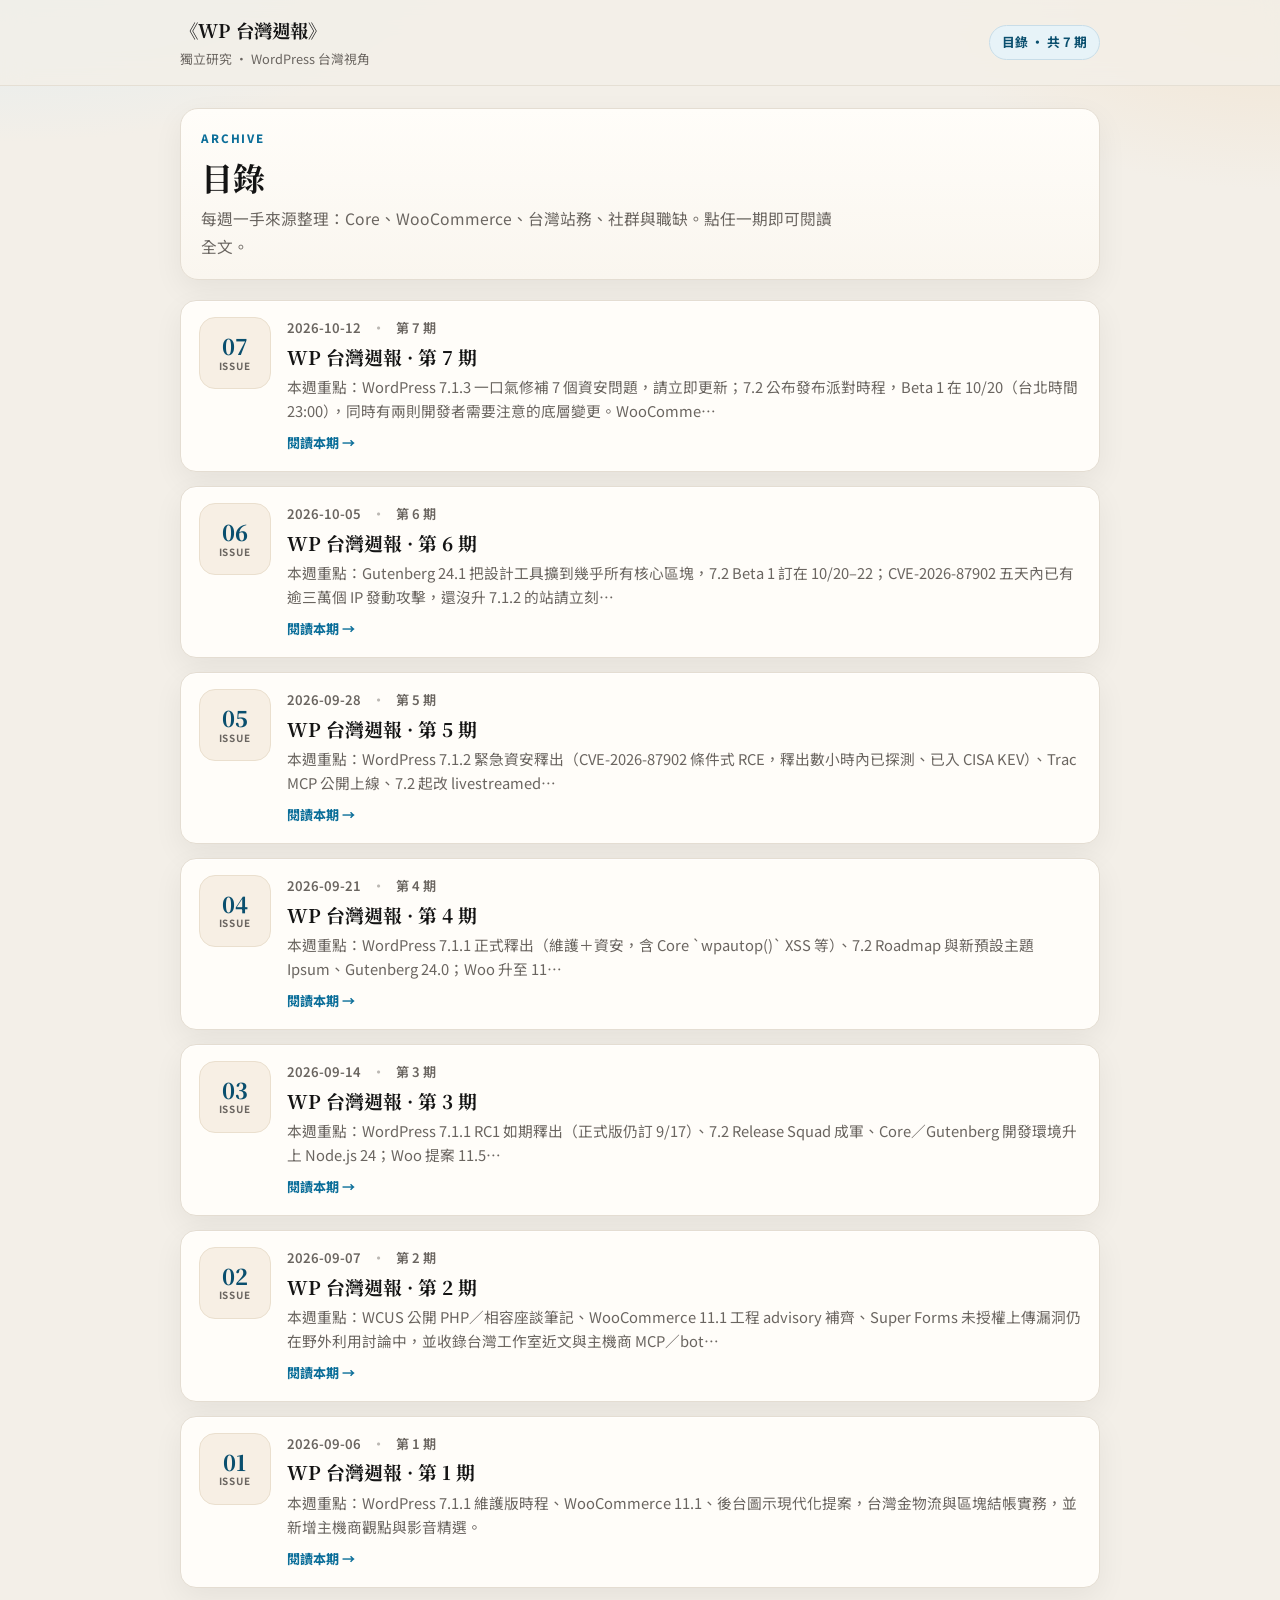
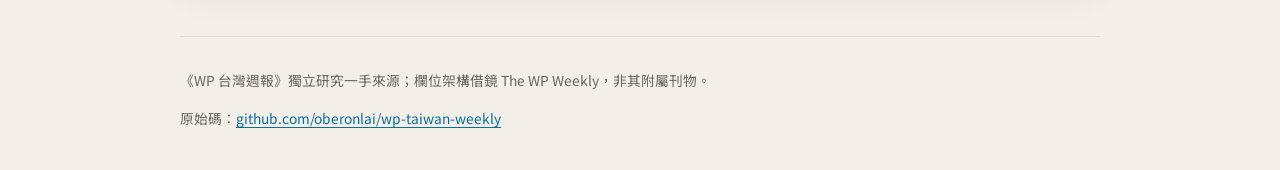
==== index.html @ 9cb2b1b1 "Restyle Pages directory homepage" ====
<!DOCTYPE html>
<html lang="zh-Hant">
<head>
<meta charset="utf-8">
<meta name="viewport" content="width=device-width, initial-scale=1">
<title>《WP 台灣週報》目錄</title>
<meta name="description" content="《WP 台灣週報》期數目錄：獨立研究 WordPress／WooCommerce 台灣視角週報。">
<link rel="preconnect" href="https://fonts.googleapis.com">
<link rel="preconnect" href="https://fonts.gstatic.com" crossorigin>
<link href="https://fonts.googleapis.com/css2?family=Noto+Sans+TC:wght@400;500;700;800&family=Noto+Serif+TC:wght@600;700&display=swap" rel="stylesheet">
<link rel="stylesheet" href="styles.css">
</head>
<body>
<header class="site-header">
  <div class="inner">
    <a class="brand" href="./"><strong>《WP 台灣週報》</strong><span>獨立研究 · WordPress 台灣視角</span></a>
    <span class="badge">目錄 · 共 7 期</span>
  </div>
</header>
<main class="page">
  <section class="intro">
    <div class="kicker">Archive</div>
    <h1>目錄</h1>
    <p>每週一手來源整理：Core、WooCommerce、台灣站務、社群與職缺。點任一期即可閱讀全文。</p>
  </section>
  <section class="issue-list" aria-label="期數列表">
    <a class="issue-card" href="issues/007.html"><div class="issue-num">07<small>ISSUE</small></div><div class="issue-body"><div class="issue-meta"><span>2026-10-12</span><span class="dot">·</span><span>第 7 期</span></div><h2>WP 台灣週報 · 第 7 期</h2><p>本週重點：WordPress 7.1.3 一口氣修補 7 個資安問題，請立即更新；7.2 公布發布派對時程，Beta 1 在 10/20（台北時間 23:00），同時有兩則開發者需要注意的底層變更。WooComme…</p><div class="issue-cta">閱讀本期 →</div></div></a><a class="issue-card" href="issues/006.html"><div class="issue-num">06<small>ISSUE</small></div><div class="issue-body"><div class="issue-meta"><span>2026-10-05</span><span class="dot">·</span><span>第 6 期</span></div><h2>WP 台灣週報 · 第 6 期</h2><p>本週重點：Gutenberg 24.1 把設計工具擴到幾乎所有核心區塊，7.2 Beta 1 訂在 10/20–22；CVE-2026-87902 五天內已有逾三萬個 IP 發動攻擊，還沒升 7.1.2 的站請立刻…</p><div class="issue-cta">閱讀本期 →</div></div></a><a class="issue-card" href="issues/005.html"><div class="issue-num">05<small>ISSUE</small></div><div class="issue-body"><div class="issue-meta"><span>2026-09-28</span><span class="dot">·</span><span>第 5 期</span></div><h2>WP 台灣週報 · 第 5 期</h2><p>本週重點：WordPress 7.1.2 緊急資安釋出（CVE-2026-87902 條件式 RCE，釋出數小時內已探測、已入 CISA KEV）、Trac MCP 公開上線、7.2 起改 livestreamed…</p><div class="issue-cta">閱讀本期 →</div></div></a><a class="issue-card" href="issues/004.html"><div class="issue-num">04<small>ISSUE</small></div><div class="issue-body"><div class="issue-meta"><span>2026-09-21</span><span class="dot">·</span><span>第 4 期</span></div><h2>WP 台灣週報 · 第 4 期</h2><p>本週重點：WordPress 7.1.1 正式釋出（維護＋資安，含 Core `wpautop()` XSS 等）、7.2 Roadmap 與新預設主題 Ipsum、Gutenberg 24.0；Woo 升至 11…</p><div class="issue-cta">閱讀本期 →</div></div></a><a class="issue-card" href="issues/003.html"><div class="issue-num">03<small>ISSUE</small></div><div class="issue-body"><div class="issue-meta"><span>2026-09-14</span><span class="dot">·</span><span>第 3 期</span></div><h2>WP 台灣週報 · 第 3 期</h2><p>本週重點：WordPress 7.1.1 RC1 如期釋出（正式版仍訂 9/17）、7.2 Release Squad 成軍、Core／Gutenberg 開發環境升上 Node.js 24；Woo 提案 11.5…</p><div class="issue-cta">閱讀本期 →</div></div></a><a class="issue-card" href="issues/002.html"><div class="issue-num">02<small>ISSUE</small></div><div class="issue-body"><div class="issue-meta"><span>2026-09-07</span><span class="dot">·</span><span>第 2 期</span></div><h2>WP 台灣週報 · 第 2 期</h2><p>本週重點：WCUS 公開 PHP／相容座談筆記、WooCommerce 11.1 工程 advisory 補齊、Super Forms 未授權上傳漏洞仍在野外利用討論中，並收錄台灣工作室近文與主機商 MCP／bot…</p><div class="issue-cta">閱讀本期 →</div></div></a><a class="issue-card" href="issues/001.html"><div class="issue-num">01<small>ISSUE</small></div><div class="issue-body"><div class="issue-meta"><span>2026-09-06</span><span class="dot">·</span><span>第 1 期</span></div><h2>WP 台灣週報 · 第 1 期</h2><p>本週重點：WordPress 7.1.1 維護版時程、WooCommerce 11.1、後台圖示現代化提案，台灣金物流與區塊結帳實務，並新增主機商觀點與影音精選。</p><div class="issue-cta">閱讀本期 →</div></div></a>
  </section>
</main>
<footer class="site-footer">
  <p>《WP 台灣週報》獨立研究一手來源；欄位架構借鏡 The WP Weekly，非其附屬刊物。</p>
  <p>原始碼：<a href="https://github.com/oberonlai/wp-taiwan-weekly">github.com/oberonlai/wp-taiwan-weekly</a></p>
</footer>
</body>
</html>
---- styles.css ----
:root {
  --bg: #f3efe8;
  --paper: #fffdf9;
  --ink: #141414;
  --muted: #6a6560;
  --line: #e4ddd2;
  --accent: #0b6e99;
  --accent-2: #0a4f6e;
  --soft: #e7f3f8;
  --warm: #f7efe4;
  --shadow: 0 10px 30px rgba(20,20,20,.06);
  --radius: 18px;
  --sans: "Noto Sans TC", "PingFang TC", "Hiragino Sans TC", "Microsoft JhengHei", system-ui, sans-serif;
  --serif: "Noto Serif TC", "Source Han Serif TC", "Songti TC", Georgia, serif;
  --mono: ui-monospace, SFMono-Regular, Menlo, Consolas, monospace;
}
* { box-sizing: border-box; }
html { scroll-behavior: smooth; }
body {
  margin: 0;
  font-family: var(--sans);
  color: var(--ink);
  line-height: 1.75;
  background:
    radial-gradient(900px 420px at 0% -5%, #d9ebf3 0%, transparent 55%),
    radial-gradient(700px 380px at 100% 0%, #f1e4d2 0%, transparent 50%),
    var(--bg);
}
a { color: var(--accent); text-underline-offset: 3px; }
a:hover { color: var(--accent-2); }
.site-header {
  position: sticky; top: 0; z-index: 30;
  backdrop-filter: saturate(1.2) blur(14px);
  background: rgba(243,239,232,.86);
  border-bottom: 1px solid rgba(228,221,210,.9);
}
.site-header .inner {
  width: min(920px, calc(100% - 2rem));
  margin: 0 auto;
  display: flex; align-items: center; justify-content: space-between;
  gap: 1rem; padding: .9rem 0;
}
.brand { text-decoration: none; color: inherit; display: grid; gap: .1rem; }
.brand strong {
  font-family: var(--serif);
  font-size: 1.15rem; font-weight: 700; letter-spacing: .01em;
}
.brand span { font-size: .8rem; color: var(--muted); }
.nav-links { display: flex; gap: .5rem; flex-wrap: wrap; align-items: center; }
.badge, .nav-links a {
  display: inline-flex; align-items: center; gap: .35rem;
  text-decoration: none; font-size: .8rem; font-weight: 700;
  color: var(--accent-2); background: var(--soft);
  border: 1px solid #c8dde8; border-radius: 999px;
  padding: .32rem .75rem;
}
.nav-links a:hover { background: #d7ebf4; }
.page {
  width: min(920px, calc(100% - 2rem));
  margin: 1.4rem auto 3rem;
}
.intro {
  display: grid; gap: .55rem;
  margin: 0 0 1.25rem;
  padding: 1.15rem 1.25rem;
  background: linear-gradient(180deg, #fffdf9 0%, #faf6ef 100%);
  border: 1px solid var(--line);
  border-radius: var(--radius);
  box-shadow: var(--shadow);
}
.intro .kicker {
  font-size: .72rem; font-weight: 800; letter-spacing: .16em;
  text-transform: uppercase; color: var(--accent);
}
.intro h1 {
  margin: 0; font-family: var(--serif);
  font-size: clamp(1.6rem, 3.5vw, 2rem); line-height: 1.25;
}
.intro p { margin: 0; color: var(--muted); font-size: .98rem; max-width: 40rem; }
.issue-list { display: grid; gap: .85rem; }
.issue-card {
  display: grid; grid-template-columns: 72px 1fr; gap: 1rem;
  text-decoration: none; color: inherit;
  background: var(--paper);
  border: 1px solid var(--line);
  border-radius: 16px;
  padding: 1rem 1.1rem;
  box-shadow: 0 1px 0 rgba(255,255,255,.7) inset, var(--shadow);
  transition: transform .15s ease, border-color .15s ease, box-shadow .15s ease;
}
.issue-card:hover {
  transform: translateY(-2px);
  border-color: #c9dde7;
  box-shadow: 0 14px 34px rgba(20,20,20,.08);
}
.issue-num {
  width: 72px; height: 72px; border-radius: 16px;
  display: grid; place-items: center; align-content: center;
  background: var(--warm);
  border: 1px solid #eadfce;
  font-family: var(--serif);
  font-weight: 800; font-size: 1.35rem; color: var(--accent-2);
  line-height: 1; text-align: center;
}
.issue-num small {
  display: block; margin-top: .25rem;
  font-family: var(--sans); font-size: .62rem; font-weight: 700;
  letter-spacing: .08em; color: var(--muted);
}
.issue-body { min-width: 0; }
.issue-meta {
  display: flex; flex-wrap: wrap; gap: .45rem .7rem;
  align-items: center; margin-bottom: .25rem;
  color: var(--muted); font-size: .82rem; font-weight: 600;
}
.issue-meta .dot { opacity: .45; }
.issue-body h2 {
  margin: 0 0 .35rem;
  font-family: var(--serif);
  font-size: 1.18rem; line-height: 1.35; font-weight: 700;
}
.issue-body p {
  margin: 0; color: var(--muted); font-size: .92rem; line-height: 1.65;
  display: -webkit-box; -webkit-line-clamp: 2; -webkit-box-orient: vertical; overflow: hidden;
}
.issue-cta {
  margin-top: .55rem; font-size: .82rem; font-weight: 750; color: var(--accent);
}
.issue-card:hover .issue-cta { color: var(--accent-2); }
@media (max-width: 640px) {
  .issue-card { grid-template-columns: 58px 1fr; gap: .8rem; padding: .9rem; }
  .issue-num { width: 58px; height: 58px; font-size: 1.15rem; border-radius: 14px; }
}
.hero {
  width: min(920px, calc(100% - 2rem));
  margin: 1.25rem auto 1rem;
  background: var(--paper);
  border: 1px solid var(--line);
  border-radius: var(--radius);
  box-shadow: var(--shadow);
  padding: clamp(1.2rem, 3vw, 1.8rem);
}
.hero .kicker {
  display: inline-block; font-size: .72rem; font-weight: 800;
  letter-spacing: .16em; text-transform: uppercase; color: var(--accent); margin-bottom: .55rem;
}
.hero h1 {
  margin: 0 0 .55rem; font-family: var(--serif);
  font-size: clamp(1.55rem, 3.6vw, 2.1rem); line-height: 1.25;
}
.hero .meta { color: var(--muted); margin: 0 0 .75rem; font-size: .92rem; }
.hero .lede { margin: 0; font-size: 1.02rem; max-width: 42rem; }
.layout {
  width: min(920px, calc(100% - 2rem));
  margin: 0 auto 3rem;
  display: grid; gap: 1rem;
  grid-template-columns: 200px 1fr;
}
@media (max-width: 860px) {
  .layout { grid-template-columns: 1fr; }
  .toc { position: static !important; }
}
.toc {
  position: sticky; top: 4.4rem; align-self: start;
  background: var(--paper); border: 1px solid var(--line);
  border-radius: 16px; padding: .95rem; box-shadow: var(--shadow);
}
.toc h2 { margin: 0 0 .55rem; font-size: .78rem; letter-spacing: .08em; text-transform: uppercase; color: var(--muted); font-weight: 800; }
.toc ol { margin: 0; padding: 0 0 0 1.05rem; }
.toc li { margin: .32rem 0; }
.toc a { text-decoration: none; color: var(--ink); font-size: .9rem; }
.toc a:hover { color: var(--accent); }
.main { min-width: 0; }
.section {
  background: var(--paper); border: 1px solid var(--line);
  border-radius: 16px; box-shadow: var(--shadow);
  padding: 1.1rem clamp(1rem, 2.5vw, 1.35rem) 1.2rem;
  margin-bottom: .95rem;
}
.section > h2 {
  margin: 0 0 .85rem; font-family: var(--serif); font-size: 1.28rem;
  padding-bottom: .55rem; border-bottom: 2px solid var(--soft);
}
.card {
  background: linear-gradient(180deg, #fffdf9, #fbf7f0);
  border: 1px solid var(--line); border-radius: 14px;
  padding: .95rem 1rem; margin: .75rem 0;
}
.card h3 { margin: 0 0 .4rem; font-size: 1.05rem; line-height: 1.4; }
.card p { margin: .4rem 0; color: #2b2b2b; }
.card p code, .section code {
  font-family: var(--mono); font-size: .86em;
  background: #efe8dc; padding: .08em .32em; border-radius: 4px;
}
.links { display: flex; flex-wrap: wrap; gap: .4rem; margin-top: .65rem; }
.links a {
  text-decoration: none; font-size: .82rem; font-weight: 700;
  background: var(--soft); color: var(--accent-2);
  border: 1px solid #c8dde8; border-radius: 999px; padding: .26rem .65rem;
}
.links a:hover { background: #d7ebf4; }
.site-footer {
  width: min(920px, calc(100% - 2rem));
  margin: 0 auto 2.5rem; color: var(--muted); font-size: .86rem;
  border-top: 1px solid var(--line); padding-top: 1.1rem;
}
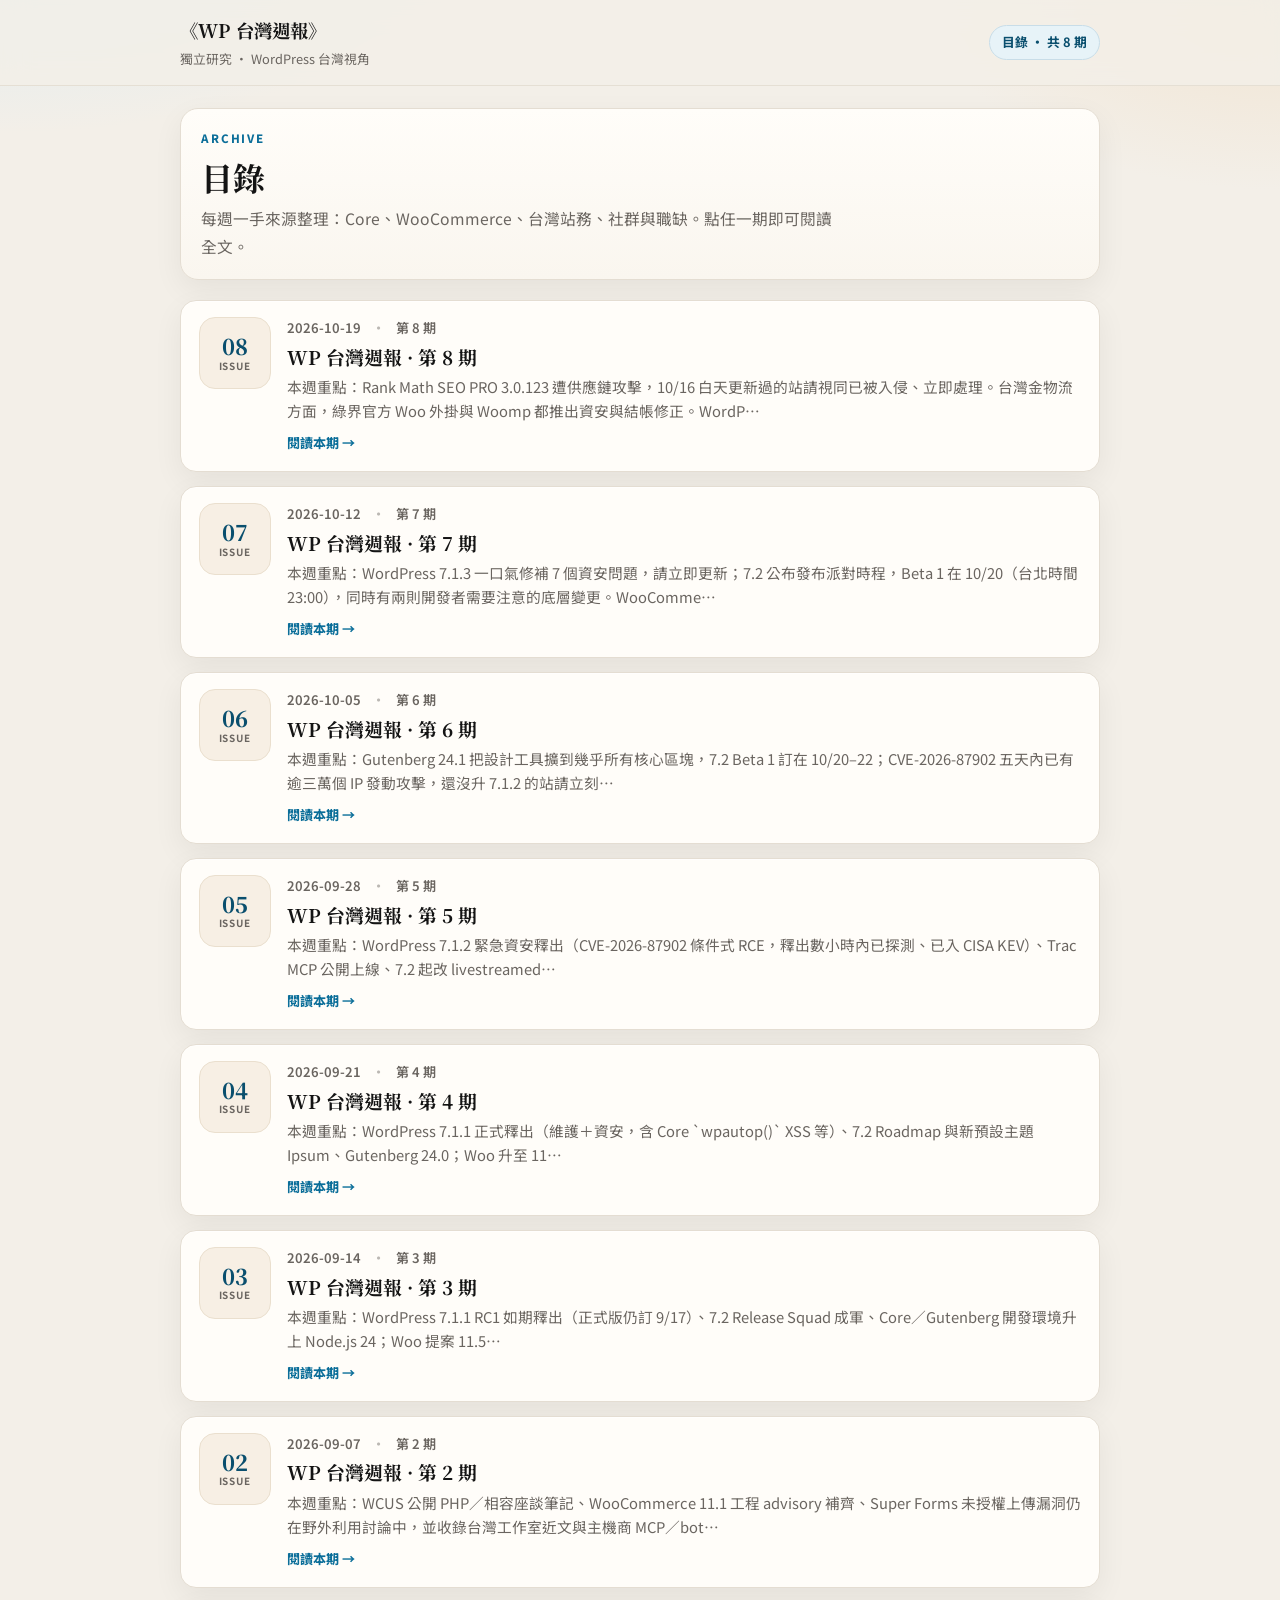
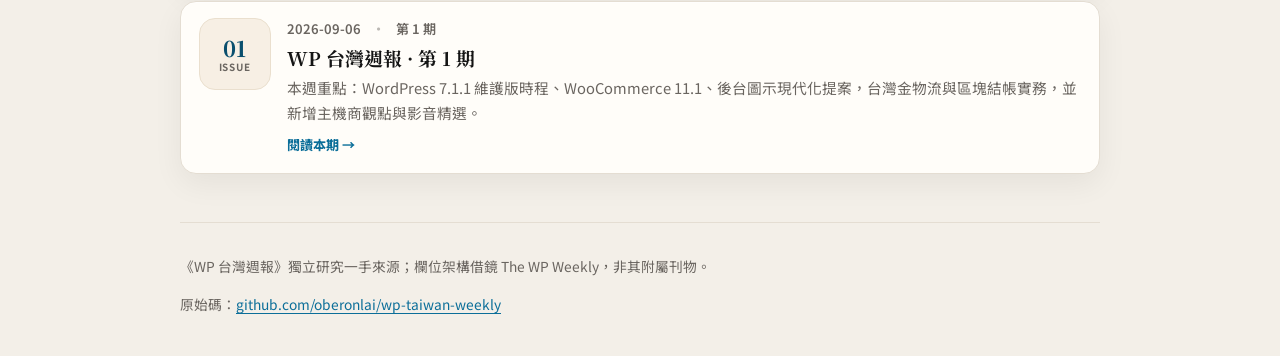
==== commit e2e76d64: "Restyle Pages directory homepage" ====
--- a/index.html
+++ b/index.html
@@ -14,7 +14,7 @@
 <header class="site-header">
   <div class="inner">
     <a class="brand" href="./"><strong>《WP 台灣週報》</strong><span>獨立研究 · WordPress 台灣視角</span></a>
-    <span class="badge">目錄 · 共 7 期</span>
+    <span class="badge">目錄 · 共 8 期</span>
   </div>
 </header>
 <main class="page">
@@ -24,7 +24,7 @@
     <p>每週一手來源整理：Core、WooCommerce、台灣站務、社群與職缺。點任一期即可閱讀全文。</p>
   </section>
   <section class="issue-list" aria-label="期數列表">
-    <a class="issue-card" href="issues/007.html"><div class="issue-num">07<small>ISSUE</small></div><div class="issue-body"><div class="issue-meta"><span>2026-10-12</span><span class="dot">·</span><span>第 7 期</span></div><h2>WP 台灣週報 · 第 7 期</h2><p>本週重點：WordPress 7.1.3 一口氣修補 7 個資安問題，請立即更新；7.2 公布發布派對時程，Beta 1 在 10/20（台北時間 23:00），同時有兩則開發者需要注意的底層變更。WooComme…</p><div class="issue-cta">閱讀本期 →</div></div></a><a class="issue-card" href="issues/006.html"><div class="issue-num">06<small>ISSUE</small></div><div class="issue-body"><div class="issue-meta"><span>2026-10-05</span><span class="dot">·</span><span>第 6 期</span></div><h2>WP 台灣週報 · 第 6 期</h2><p>本週重點：Gutenberg 24.1 把設計工具擴到幾乎所有核心區塊，7.2 Beta 1 訂在 10/20–22；CVE-2026-87902 五天內已有逾三萬個 IP 發動攻擊，還沒升 7.1.2 的站請立刻…</p><div class="issue-cta">閱讀本期 →</div></div></a><a class="issue-card" href="issues/005.html"><div class="issue-num">05<small>ISSUE</small></div><div class="issue-body"><div class="issue-meta"><span>2026-09-28</span><span class="dot">·</span><span>第 5 期</span></div><h2>WP 台灣週報 · 第 5 期</h2><p>本週重點：WordPress 7.1.2 緊急資安釋出（CVE-2026-87902 條件式 RCE，釋出數小時內已探測、已入 CISA KEV）、Trac MCP 公開上線、7.2 起改 livestreamed…</p><div class="issue-cta">閱讀本期 →</div></div></a><a class="issue-card" href="issues/004.html"><div class="issue-num">04<small>ISSUE</small></div><div class="issue-body"><div class="issue-meta"><span>2026-09-21</span><span class="dot">·</span><span>第 4 期</span></div><h2>WP 台灣週報 · 第 4 期</h2><p>本週重點：WordPress 7.1.1 正式釋出（維護＋資安，含 Core `wpautop()` XSS 等）、7.2 Roadmap 與新預設主題 Ipsum、Gutenberg 24.0；Woo 升至 11…</p><div class="issue-cta">閱讀本期 →</div></div></a><a class="issue-card" href="issues/003.html"><div class="issue-num">03<small>ISSUE</small></div><div class="issue-body"><div class="issue-meta"><span>2026-09-14</span><span class="dot">·</span><span>第 3 期</span></div><h2>WP 台灣週報 · 第 3 期</h2><p>本週重點：WordPress 7.1.1 RC1 如期釋出（正式版仍訂 9/17）、7.2 Release Squad 成軍、Core／Gutenberg 開發環境升上 Node.js 24；Woo 提案 11.5…</p><div class="issue-cta">閱讀本期 →</div></div></a><a class="issue-card" href="issues/002.html"><div class="issue-num">02<small>ISSUE</small></div><div class="issue-body"><div class="issue-meta"><span>2026-09-07</span><span class="dot">·</span><span>第 2 期</span></div><h2>WP 台灣週報 · 第 2 期</h2><p>本週重點：WCUS 公開 PHP／相容座談筆記、WooCommerce 11.1 工程 advisory 補齊、Super Forms 未授權上傳漏洞仍在野外利用討論中，並收錄台灣工作室近文與主機商 MCP／bot…</p><div class="issue-cta">閱讀本期 →</div></div></a><a class="issue-card" href="issues/001.html"><div class="issue-num">01<small>ISSUE</small></div><div class="issue-body"><div class="issue-meta"><span>2026-09-06</span><span class="dot">·</span><span>第 1 期</span></div><h2>WP 台灣週報 · 第 1 期</h2><p>本週重點：WordPress 7.1.1 維護版時程、WooCommerce 11.1、後台圖示現代化提案，台灣金物流與區塊結帳實務，並新增主機商觀點與影音精選。</p><div class="issue-cta">閱讀本期 →</div></div></a>
+    <a class="issue-card" href="issues/008.html"><div class="issue-num">08<small>ISSUE</small></div><div class="issue-body"><div class="issue-meta"><span>2026-10-19</span><span class="dot">·</span><span>第 8 期</span></div><h2>WP 台灣週報 · 第 8 期</h2><p>本週重點：Rank Math SEO PRO 3.0.123 遭供應鏈攻擊，10/16 白天更新過的站請視同已被入侵、立即處理。台灣金物流方面，綠界官方 Woo 外掛與 Woomp 都推出資安與結帳修正。WordP…</p><div class="issue-cta">閱讀本期 →</div></div></a><a class="issue-card" href="issues/007.html"><div class="issue-num">07<small>ISSUE</small></div><div class="issue-body"><div class="issue-meta"><span>2026-10-12</span><span class="dot">·</span><span>第 7 期</span></div><h2>WP 台灣週報 · 第 7 期</h2><p>本週重點：WordPress 7.1.3 一口氣修補 7 個資安問題，請立即更新；7.2 公布發布派對時程，Beta 1 在 10/20（台北時間 23:00），同時有兩則開發者需要注意的底層變更。WooComme…</p><div class="issue-cta">閱讀本期 →</div></div></a><a class="issue-card" href="issues/006.html"><div class="issue-num">06<small>ISSUE</small></div><div class="issue-body"><div class="issue-meta"><span>2026-10-05</span><span class="dot">·</span><span>第 6 期</span></div><h2>WP 台灣週報 · 第 6 期</h2><p>本週重點：Gutenberg 24.1 把設計工具擴到幾乎所有核心區塊，7.2 Beta 1 訂在 10/20–22；CVE-2026-87902 五天內已有逾三萬個 IP 發動攻擊，還沒升 7.1.2 的站請立刻…</p><div class="issue-cta">閱讀本期 →</div></div></a><a class="issue-card" href="issues/005.html"><div class="issue-num">05<small>ISSUE</small></div><div class="issue-body"><div class="issue-meta"><span>2026-09-28</span><span class="dot">·</span><span>第 5 期</span></div><h2>WP 台灣週報 · 第 5 期</h2><p>本週重點：WordPress 7.1.2 緊急資安釋出（CVE-2026-87902 條件式 RCE，釋出數小時內已探測、已入 CISA KEV）、Trac MCP 公開上線、7.2 起改 livestreamed…</p><div class="issue-cta">閱讀本期 →</div></div></a><a class="issue-card" href="issues/004.html"><div class="issue-num">04<small>ISSUE</small></div><div class="issue-body"><div class="issue-meta"><span>2026-09-21</span><span class="dot">·</span><span>第 4 期</span></div><h2>WP 台灣週報 · 第 4 期</h2><p>本週重點：WordPress 7.1.1 正式釋出（維護＋資安，含 Core `wpautop()` XSS 等）、7.2 Roadmap 與新預設主題 Ipsum、Gutenberg 24.0；Woo 升至 11…</p><div class="issue-cta">閱讀本期 →</div></div></a><a class="issue-card" href="issues/003.html"><div class="issue-num">03<small>ISSUE</small></div><div class="issue-body"><div class="issue-meta"><span>2026-09-14</span><span class="dot">·</span><span>第 3 期</span></div><h2>WP 台灣週報 · 第 3 期</h2><p>本週重點：WordPress 7.1.1 RC1 如期釋出（正式版仍訂 9/17）、7.2 Release Squad 成軍、Core／Gutenberg 開發環境升上 Node.js 24；Woo 提案 11.5…</p><div class="issue-cta">閱讀本期 →</div></div></a><a class="issue-card" href="issues/002.html"><div class="issue-num">02<small>ISSUE</small></div><div class="issue-body"><div class="issue-meta"><span>2026-09-07</span><span class="dot">·</span><span>第 2 期</span></div><h2>WP 台灣週報 · 第 2 期</h2><p>本週重點：WCUS 公開 PHP／相容座談筆記、WooCommerce 11.1 工程 advisory 補齊、Super Forms 未授權上傳漏洞仍在野外利用討論中，並收錄台灣工作室近文與主機商 MCP／bot…</p><div class="issue-cta">閱讀本期 →</div></div></a><a class="issue-card" href="issues/001.html"><div class="issue-num">01<small>ISSUE</small></div><div class="issue-body"><div class="issue-meta"><span>2026-09-06</span><span class="dot">·</span><span>第 1 期</span></div><h2>WP 台灣週報 · 第 1 期</h2><p>本週重點：WordPress 7.1.1 維護版時程、WooCommerce 11.1、後台圖示現代化提案，台灣金物流與區塊結帳實務，並新增主機商觀點與影音精選。</p><div class="issue-cta">閱讀本期 →</div></div></a>
   </section>
 </main>
 <footer class="site-footer">
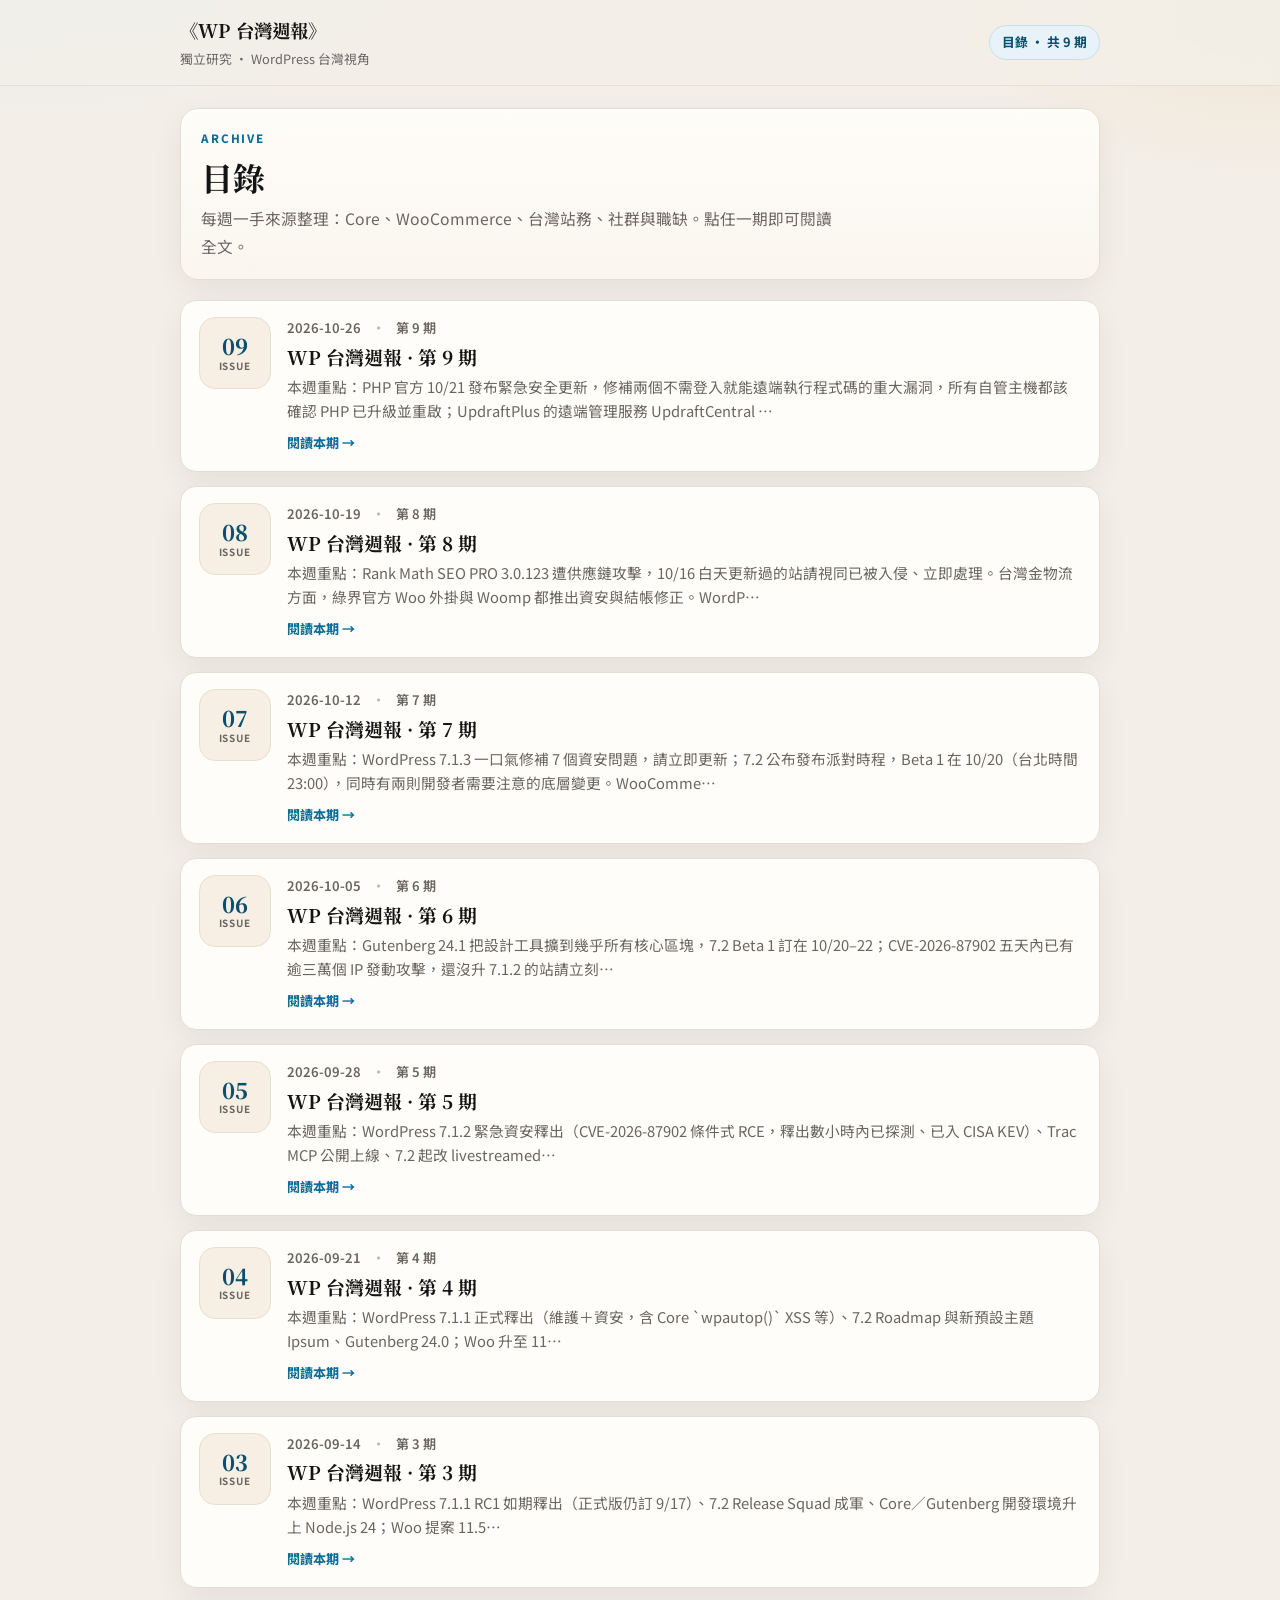
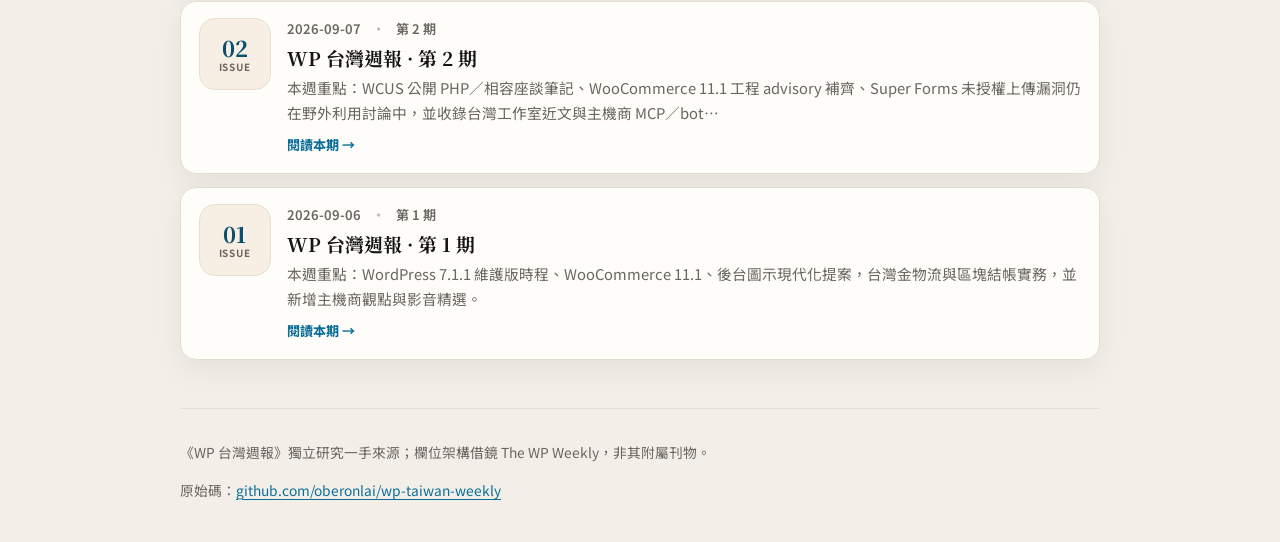
==== commit 1668f001: "Restyle Pages directory homepage" ====
--- a/index.html
+++ b/index.html
@@ -14,7 +14,7 @@
 <header class="site-header">
   <div class="inner">
     <a class="brand" href="./"><strong>《WP 台灣週報》</strong><span>獨立研究 · WordPress 台灣視角</span></a>
-    <span class="badge">目錄 · 共 8 期</span>
+    <span class="badge">目錄 · 共 9 期</span>
   </div>
 </header>
 <main class="page">
@@ -24,7 +24,7 @@
     <p>每週一手來源整理：Core、WooCommerce、台灣站務、社群與職缺。點任一期即可閱讀全文。</p>
   </section>
   <section class="issue-list" aria-label="期數列表">
-    <a class="issue-card" href="issues/008.html"><div class="issue-num">08<small>ISSUE</small></div><div class="issue-body"><div class="issue-meta"><span>2026-10-19</span><span class="dot">·</span><span>第 8 期</span></div><h2>WP 台灣週報 · 第 8 期</h2><p>本週重點：Rank Math SEO PRO 3.0.123 遭供應鏈攻擊，10/16 白天更新過的站請視同已被入侵、立即處理。台灣金物流方面，綠界官方 Woo 外掛與 Woomp 都推出資安與結帳修正。WordP…</p><div class="issue-cta">閱讀本期 →</div></div></a><a class="issue-card" href="issues/007.html"><div class="issue-num">07<small>ISSUE</small></div><div class="issue-body"><div class="issue-meta"><span>2026-10-12</span><span class="dot">·</span><span>第 7 期</span></div><h2>WP 台灣週報 · 第 7 期</h2><p>本週重點：WordPress 7.1.3 一口氣修補 7 個資安問題，請立即更新；7.2 公布發布派對時程，Beta 1 在 10/20（台北時間 23:00），同時有兩則開發者需要注意的底層變更。WooComme…</p><div class="issue-cta">閱讀本期 →</div></div></a><a class="issue-card" href="issues/006.html"><div class="issue-num">06<small>ISSUE</small></div><div class="issue-body"><div class="issue-meta"><span>2026-10-05</span><span class="dot">·</span><span>第 6 期</span></div><h2>WP 台灣週報 · 第 6 期</h2><p>本週重點：Gutenberg 24.1 把設計工具擴到幾乎所有核心區塊，7.2 Beta 1 訂在 10/20–22；CVE-2026-87902 五天內已有逾三萬個 IP 發動攻擊，還沒升 7.1.2 的站請立刻…</p><div class="issue-cta">閱讀本期 →</div></div></a><a class="issue-card" href="issues/005.html"><div class="issue-num">05<small>ISSUE</small></div><div class="issue-body"><div class="issue-meta"><span>2026-09-28</span><span class="dot">·</span><span>第 5 期</span></div><h2>WP 台灣週報 · 第 5 期</h2><p>本週重點：WordPress 7.1.2 緊急資安釋出（CVE-2026-87902 條件式 RCE，釋出數小時內已探測、已入 CISA KEV）、Trac MCP 公開上線、7.2 起改 livestreamed…</p><div class="issue-cta">閱讀本期 →</div></div></a><a class="issue-card" href="issues/004.html"><div class="issue-num">04<small>ISSUE</small></div><div class="issue-body"><div class="issue-meta"><span>2026-09-21</span><span class="dot">·</span><span>第 4 期</span></div><h2>WP 台灣週報 · 第 4 期</h2><p>本週重點：WordPress 7.1.1 正式釋出（維護＋資安，含 Core `wpautop()` XSS 等）、7.2 Roadmap 與新預設主題 Ipsum、Gutenberg 24.0；Woo 升至 11…</p><div class="issue-cta">閱讀本期 →</div></div></a><a class="issue-card" href="issues/003.html"><div class="issue-num">03<small>ISSUE</small></div><div class="issue-body"><div class="issue-meta"><span>2026-09-14</span><span class="dot">·</span><span>第 3 期</span></div><h2>WP 台灣週報 · 第 3 期</h2><p>本週重點：WordPress 7.1.1 RC1 如期釋出（正式版仍訂 9/17）、7.2 Release Squad 成軍、Core／Gutenberg 開發環境升上 Node.js 24；Woo 提案 11.5…</p><div class="issue-cta">閱讀本期 →</div></div></a><a class="issue-card" href="issues/002.html"><div class="issue-num">02<small>ISSUE</small></div><div class="issue-body"><div class="issue-meta"><span>2026-09-07</span><span class="dot">·</span><span>第 2 期</span></div><h2>WP 台灣週報 · 第 2 期</h2><p>本週重點：WCUS 公開 PHP／相容座談筆記、WooCommerce 11.1 工程 advisory 補齊、Super Forms 未授權上傳漏洞仍在野外利用討論中，並收錄台灣工作室近文與主機商 MCP／bot…</p><div class="issue-cta">閱讀本期 →</div></div></a><a class="issue-card" href="issues/001.html"><div class="issue-num">01<small>ISSUE</small></div><div class="issue-body"><div class="issue-meta"><span>2026-09-06</span><span class="dot">·</span><span>第 1 期</span></div><h2>WP 台灣週報 · 第 1 期</h2><p>本週重點：WordPress 7.1.1 維護版時程、WooCommerce 11.1、後台圖示現代化提案，台灣金物流與區塊結帳實務，並新增主機商觀點與影音精選。</p><div class="issue-cta">閱讀本期 →</div></div></a>
+    <a class="issue-card" href="issues/009.html"><div class="issue-num">09<small>ISSUE</small></div><div class="issue-body"><div class="issue-meta"><span>2026-10-26</span><span class="dot">·</span><span>第 9 期</span></div><h2>WP 台灣週報 · 第 9 期</h2><p>本週重點：PHP 官方 10/21 發布緊急安全更新，修補兩個不需登入就能遠端執行程式碼的重大漏洞，所有自管主機都該確認 PHP 已升級並重啟；UpdraftPlus 的遠端管理服務 UpdraftCentral …</p><div class="issue-cta">閱讀本期 →</div></div></a><a class="issue-card" href="issues/008.html"><div class="issue-num">08<small>ISSUE</small></div><div class="issue-body"><div class="issue-meta"><span>2026-10-19</span><span class="dot">·</span><span>第 8 期</span></div><h2>WP 台灣週報 · 第 8 期</h2><p>本週重點：Rank Math SEO PRO 3.0.123 遭供應鏈攻擊，10/16 白天更新過的站請視同已被入侵、立即處理。台灣金物流方面，綠界官方 Woo 外掛與 Woomp 都推出資安與結帳修正。WordP…</p><div class="issue-cta">閱讀本期 →</div></div></a><a class="issue-card" href="issues/007.html"><div class="issue-num">07<small>ISSUE</small></div><div class="issue-body"><div class="issue-meta"><span>2026-10-12</span><span class="dot">·</span><span>第 7 期</span></div><h2>WP 台灣週報 · 第 7 期</h2><p>本週重點：WordPress 7.1.3 一口氣修補 7 個資安問題，請立即更新；7.2 公布發布派對時程，Beta 1 在 10/20（台北時間 23:00），同時有兩則開發者需要注意的底層變更。WooComme…</p><div class="issue-cta">閱讀本期 →</div></div></a><a class="issue-card" href="issues/006.html"><div class="issue-num">06<small>ISSUE</small></div><div class="issue-body"><div class="issue-meta"><span>2026-10-05</span><span class="dot">·</span><span>第 6 期</span></div><h2>WP 台灣週報 · 第 6 期</h2><p>本週重點：Gutenberg 24.1 把設計工具擴到幾乎所有核心區塊，7.2 Beta 1 訂在 10/20–22；CVE-2026-87902 五天內已有逾三萬個 IP 發動攻擊，還沒升 7.1.2 的站請立刻…</p><div class="issue-cta">閱讀本期 →</div></div></a><a class="issue-card" href="issues/005.html"><div class="issue-num">05<small>ISSUE</small></div><div class="issue-body"><div class="issue-meta"><span>2026-09-28</span><span class="dot">·</span><span>第 5 期</span></div><h2>WP 台灣週報 · 第 5 期</h2><p>本週重點：WordPress 7.1.2 緊急資安釋出（CVE-2026-87902 條件式 RCE，釋出數小時內已探測、已入 CISA KEV）、Trac MCP 公開上線、7.2 起改 livestreamed…</p><div class="issue-cta">閱讀本期 →</div></div></a><a class="issue-card" href="issues/004.html"><div class="issue-num">04<small>ISSUE</small></div><div class="issue-body"><div class="issue-meta"><span>2026-09-21</span><span class="dot">·</span><span>第 4 期</span></div><h2>WP 台灣週報 · 第 4 期</h2><p>本週重點：WordPress 7.1.1 正式釋出（維護＋資安，含 Core `wpautop()` XSS 等）、7.2 Roadmap 與新預設主題 Ipsum、Gutenberg 24.0；Woo 升至 11…</p><div class="issue-cta">閱讀本期 →</div></div></a><a class="issue-card" href="issues/003.html"><div class="issue-num">03<small>ISSUE</small></div><div class="issue-body"><div class="issue-meta"><span>2026-09-14</span><span class="dot">·</span><span>第 3 期</span></div><h2>WP 台灣週報 · 第 3 期</h2><p>本週重點：WordPress 7.1.1 RC1 如期釋出（正式版仍訂 9/17）、7.2 Release Squad 成軍、Core／Gutenberg 開發環境升上 Node.js 24；Woo 提案 11.5…</p><div class="issue-cta">閱讀本期 →</div></div></a><a class="issue-card" href="issues/002.html"><div class="issue-num">02<small>ISSUE</small></div><div class="issue-body"><div class="issue-meta"><span>2026-09-07</span><span class="dot">·</span><span>第 2 期</span></div><h2>WP 台灣週報 · 第 2 期</h2><p>本週重點：WCUS 公開 PHP／相容座談筆記、WooCommerce 11.1 工程 advisory 補齊、Super Forms 未授權上傳漏洞仍在野外利用討論中，並收錄台灣工作室近文與主機商 MCP／bot…</p><div class="issue-cta">閱讀本期 →</div></div></a><a class="issue-card" href="issues/001.html"><div class="issue-num">01<small>ISSUE</small></div><div class="issue-body"><div class="issue-meta"><span>2026-09-06</span><span class="dot">·</span><span>第 1 期</span></div><h2>WP 台灣週報 · 第 1 期</h2><p>本週重點：WordPress 7.1.1 維護版時程、WooCommerce 11.1、後台圖示現代化提案，台灣金物流與區塊結帳實務，並新增主機商觀點與影音精選。</p><div class="issue-cta">閱讀本期 →</div></div></a>
   </section>
 </main>
 <footer class="site-footer">
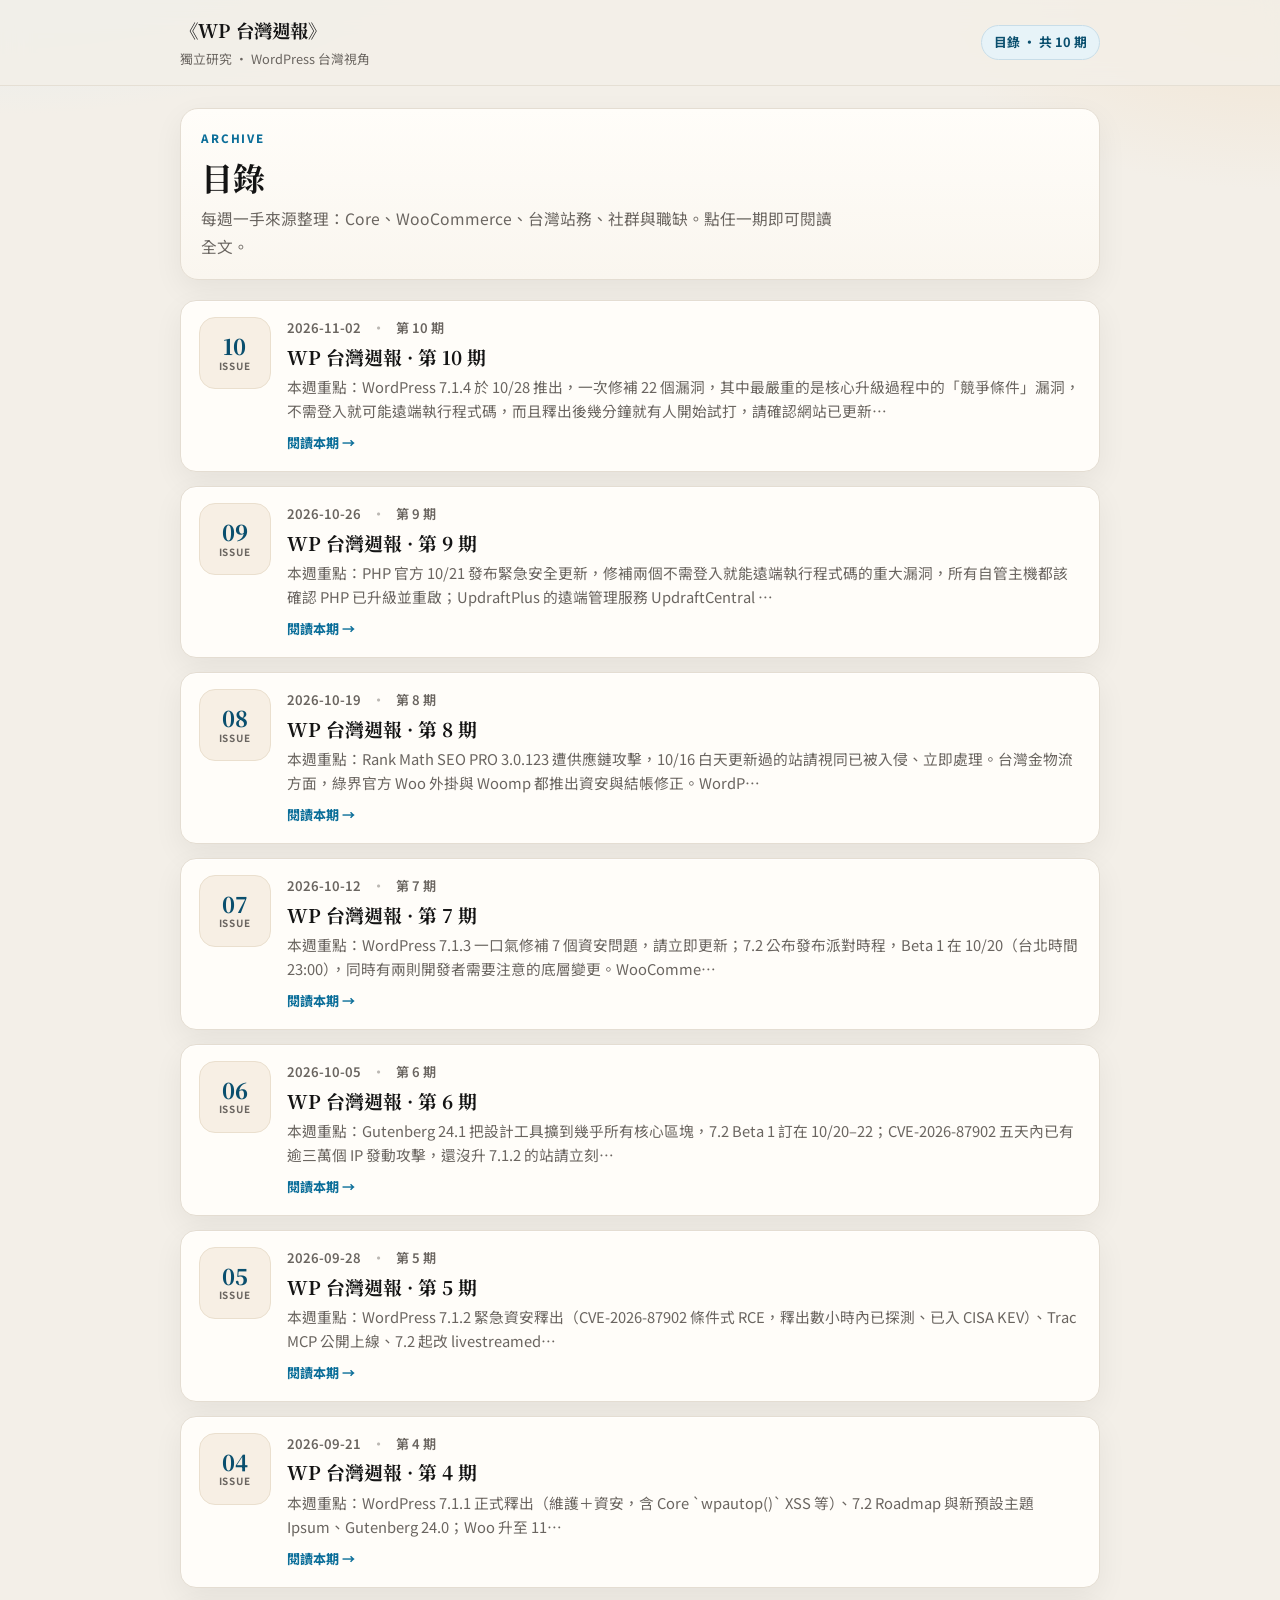
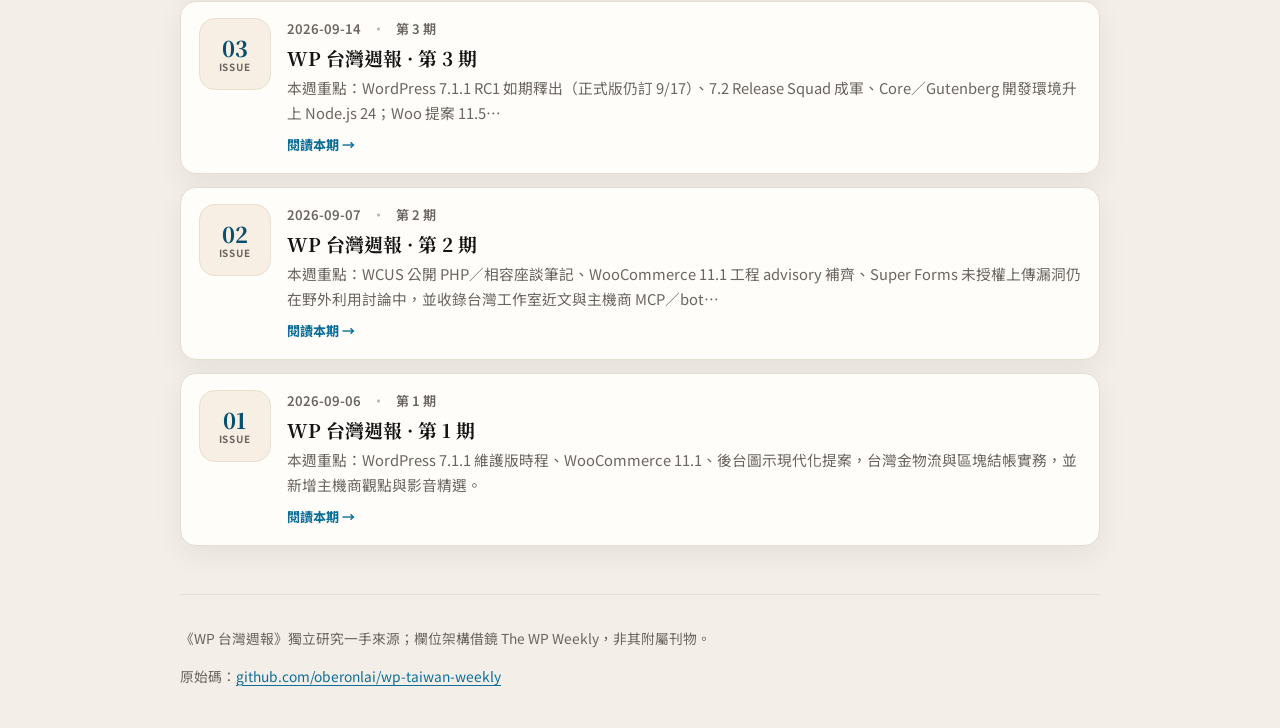
==== commit b1bacfa3: "Restyle Pages directory homepage" ====
--- a/index.html
+++ b/index.html
@@ -14,7 +14,7 @@
 <header class="site-header">
   <div class="inner">
     <a class="brand" href="./"><strong>《WP 台灣週報》</strong><span>獨立研究 · WordPress 台灣視角</span></a>
-    <span class="badge">目錄 · 共 9 期</span>
+    <span class="badge">目錄 · 共 10 期</span>
   </div>
 </header>
 <main class="page">
@@ -24,7 +24,7 @@
     <p>每週一手來源整理：Core、WooCommerce、台灣站務、社群與職缺。點任一期即可閱讀全文。</p>
   </section>
   <section class="issue-list" aria-label="期數列表">
-    <a class="issue-card" href="issues/009.html"><div class="issue-num">09<small>ISSUE</small></div><div class="issue-body"><div class="issue-meta"><span>2026-10-26</span><span class="dot">·</span><span>第 9 期</span></div><h2>WP 台灣週報 · 第 9 期</h2><p>本週重點：PHP 官方 10/21 發布緊急安全更新，修補兩個不需登入就能遠端執行程式碼的重大漏洞，所有自管主機都該確認 PHP 已升級並重啟；UpdraftPlus 的遠端管理服務 UpdraftCentral …</p><div class="issue-cta">閱讀本期 →</div></div></a><a class="issue-card" href="issues/008.html"><div class="issue-num">08<small>ISSUE</small></div><div class="issue-body"><div class="issue-meta"><span>2026-10-19</span><span class="dot">·</span><span>第 8 期</span></div><h2>WP 台灣週報 · 第 8 期</h2><p>本週重點：Rank Math SEO PRO 3.0.123 遭供應鏈攻擊，10/16 白天更新過的站請視同已被入侵、立即處理。台灣金物流方面，綠界官方 Woo 外掛與 Woomp 都推出資安與結帳修正。WordP…</p><div class="issue-cta">閱讀本期 →</div></div></a><a class="issue-card" href="issues/007.html"><div class="issue-num">07<small>ISSUE</small></div><div class="issue-body"><div class="issue-meta"><span>2026-10-12</span><span class="dot">·</span><span>第 7 期</span></div><h2>WP 台灣週報 · 第 7 期</h2><p>本週重點：WordPress 7.1.3 一口氣修補 7 個資安問題，請立即更新；7.2 公布發布派對時程，Beta 1 在 10/20（台北時間 23:00），同時有兩則開發者需要注意的底層變更。WooComme…</p><div class="issue-cta">閱讀本期 →</div></div></a><a class="issue-card" href="issues/006.html"><div class="issue-num">06<small>ISSUE</small></div><div class="issue-body"><div class="issue-meta"><span>2026-10-05</span><span class="dot">·</span><span>第 6 期</span></div><h2>WP 台灣週報 · 第 6 期</h2><p>本週重點：Gutenberg 24.1 把設計工具擴到幾乎所有核心區塊，7.2 Beta 1 訂在 10/20–22；CVE-2026-87902 五天內已有逾三萬個 IP 發動攻擊，還沒升 7.1.2 的站請立刻…</p><div class="issue-cta">閱讀本期 →</div></div></a><a class="issue-card" href="issues/005.html"><div class="issue-num">05<small>ISSUE</small></div><div class="issue-body"><div class="issue-meta"><span>2026-09-28</span><span class="dot">·</span><span>第 5 期</span></div><h2>WP 台灣週報 · 第 5 期</h2><p>本週重點：WordPress 7.1.2 緊急資安釋出（CVE-2026-87902 條件式 RCE，釋出數小時內已探測、已入 CISA KEV）、Trac MCP 公開上線、7.2 起改 livestreamed…</p><div class="issue-cta">閱讀本期 →</div></div></a><a class="issue-card" href="issues/004.html"><div class="issue-num">04<small>ISSUE</small></div><div class="issue-body"><div class="issue-meta"><span>2026-09-21</span><span class="dot">·</span><span>第 4 期</span></div><h2>WP 台灣週報 · 第 4 期</h2><p>本週重點：WordPress 7.1.1 正式釋出（維護＋資安，含 Core `wpautop()` XSS 等）、7.2 Roadmap 與新預設主題 Ipsum、Gutenberg 24.0；Woo 升至 11…</p><div class="issue-cta">閱讀本期 →</div></div></a><a class="issue-card" href="issues/003.html"><div class="issue-num">03<small>ISSUE</small></div><div class="issue-body"><div class="issue-meta"><span>2026-09-14</span><span class="dot">·</span><span>第 3 期</span></div><h2>WP 台灣週報 · 第 3 期</h2><p>本週重點：WordPress 7.1.1 RC1 如期釋出（正式版仍訂 9/17）、7.2 Release Squad 成軍、Core／Gutenberg 開發環境升上 Node.js 24；Woo 提案 11.5…</p><div class="issue-cta">閱讀本期 →</div></div></a><a class="issue-card" href="issues/002.html"><div class="issue-num">02<small>ISSUE</small></div><div class="issue-body"><div class="issue-meta"><span>2026-09-07</span><span class="dot">·</span><span>第 2 期</span></div><h2>WP 台灣週報 · 第 2 期</h2><p>本週重點：WCUS 公開 PHP／相容座談筆記、WooCommerce 11.1 工程 advisory 補齊、Super Forms 未授權上傳漏洞仍在野外利用討論中，並收錄台灣工作室近文與主機商 MCP／bot…</p><div class="issue-cta">閱讀本期 →</div></div></a><a class="issue-card" href="issues/001.html"><div class="issue-num">01<small>ISSUE</small></div><div class="issue-body"><div class="issue-meta"><span>2026-09-06</span><span class="dot">·</span><span>第 1 期</span></div><h2>WP 台灣週報 · 第 1 期</h2><p>本週重點：WordPress 7.1.1 維護版時程、WooCommerce 11.1、後台圖示現代化提案，台灣金物流與區塊結帳實務，並新增主機商觀點與影音精選。</p><div class="issue-cta">閱讀本期 →</div></div></a>
+    <a class="issue-card" href="issues/010.html"><div class="issue-num">10<small>ISSUE</small></div><div class="issue-body"><div class="issue-meta"><span>2026-11-02</span><span class="dot">·</span><span>第 10 期</span></div><h2>WP 台灣週報 · 第 10 期</h2><p>本週重點：WordPress 7.1.4 於 10/28 推出，一次修補 22 個漏洞，其中最嚴重的是核心升級過程中的「競爭條件」漏洞，不需登入就可能遠端執行程式碼，而且釋出後幾分鐘就有人開始試打，請確認網站已更新…</p><div class="issue-cta">閱讀本期 →</div></div></a><a class="issue-card" href="issues/009.html"><div class="issue-num">09<small>ISSUE</small></div><div class="issue-body"><div class="issue-meta"><span>2026-10-26</span><span class="dot">·</span><span>第 9 期</span></div><h2>WP 台灣週報 · 第 9 期</h2><p>本週重點：PHP 官方 10/21 發布緊急安全更新，修補兩個不需登入就能遠端執行程式碼的重大漏洞，所有自管主機都該確認 PHP 已升級並重啟；UpdraftPlus 的遠端管理服務 UpdraftCentral …</p><div class="issue-cta">閱讀本期 →</div></div></a><a class="issue-card" href="issues/008.html"><div class="issue-num">08<small>ISSUE</small></div><div class="issue-body"><div class="issue-meta"><span>2026-10-19</span><span class="dot">·</span><span>第 8 期</span></div><h2>WP 台灣週報 · 第 8 期</h2><p>本週重點：Rank Math SEO PRO 3.0.123 遭供應鏈攻擊，10/16 白天更新過的站請視同已被入侵、立即處理。台灣金物流方面，綠界官方 Woo 外掛與 Woomp 都推出資安與結帳修正。WordP…</p><div class="issue-cta">閱讀本期 →</div></div></a><a class="issue-card" href="issues/007.html"><div class="issue-num">07<small>ISSUE</small></div><div class="issue-body"><div class="issue-meta"><span>2026-10-12</span><span class="dot">·</span><span>第 7 期</span></div><h2>WP 台灣週報 · 第 7 期</h2><p>本週重點：WordPress 7.1.3 一口氣修補 7 個資安問題，請立即更新；7.2 公布發布派對時程，Beta 1 在 10/20（台北時間 23:00），同時有兩則開發者需要注意的底層變更。WooComme…</p><div class="issue-cta">閱讀本期 →</div></div></a><a class="issue-card" href="issues/006.html"><div class="issue-num">06<small>ISSUE</small></div><div class="issue-body"><div class="issue-meta"><span>2026-10-05</span><span class="dot">·</span><span>第 6 期</span></div><h2>WP 台灣週報 · 第 6 期</h2><p>本週重點：Gutenberg 24.1 把設計工具擴到幾乎所有核心區塊，7.2 Beta 1 訂在 10/20–22；CVE-2026-87902 五天內已有逾三萬個 IP 發動攻擊，還沒升 7.1.2 的站請立刻…</p><div class="issue-cta">閱讀本期 →</div></div></a><a class="issue-card" href="issues/005.html"><div class="issue-num">05<small>ISSUE</small></div><div class="issue-body"><div class="issue-meta"><span>2026-09-28</span><span class="dot">·</span><span>第 5 期</span></div><h2>WP 台灣週報 · 第 5 期</h2><p>本週重點：WordPress 7.1.2 緊急資安釋出（CVE-2026-87902 條件式 RCE，釋出數小時內已探測、已入 CISA KEV）、Trac MCP 公開上線、7.2 起改 livestreamed…</p><div class="issue-cta">閱讀本期 →</div></div></a><a class="issue-card" href="issues/004.html"><div class="issue-num">04<small>ISSUE</small></div><div class="issue-body"><div class="issue-meta"><span>2026-09-21</span><span class="dot">·</span><span>第 4 期</span></div><h2>WP 台灣週報 · 第 4 期</h2><p>本週重點：WordPress 7.1.1 正式釋出（維護＋資安，含 Core `wpautop()` XSS 等）、7.2 Roadmap 與新預設主題 Ipsum、Gutenberg 24.0；Woo 升至 11…</p><div class="issue-cta">閱讀本期 →</div></div></a><a class="issue-card" href="issues/003.html"><div class="issue-num">03<small>ISSUE</small></div><div class="issue-body"><div class="issue-meta"><span>2026-09-14</span><span class="dot">·</span><span>第 3 期</span></div><h2>WP 台灣週報 · 第 3 期</h2><p>本週重點：WordPress 7.1.1 RC1 如期釋出（正式版仍訂 9/17）、7.2 Release Squad 成軍、Core／Gutenberg 開發環境升上 Node.js 24；Woo 提案 11.5…</p><div class="issue-cta">閱讀本期 →</div></div></a><a class="issue-card" href="issues/002.html"><div class="issue-num">02<small>ISSUE</small></div><div class="issue-body"><div class="issue-meta"><span>2026-09-07</span><span class="dot">·</span><span>第 2 期</span></div><h2>WP 台灣週報 · 第 2 期</h2><p>本週重點：WCUS 公開 PHP／相容座談筆記、WooCommerce 11.1 工程 advisory 補齊、Super Forms 未授權上傳漏洞仍在野外利用討論中，並收錄台灣工作室近文與主機商 MCP／bot…</p><div class="issue-cta">閱讀本期 →</div></div></a><a class="issue-card" href="issues/001.html"><div class="issue-num">01<small>ISSUE</small></div><div class="issue-body"><div class="issue-meta"><span>2026-09-06</span><span class="dot">·</span><span>第 1 期</span></div><h2>WP 台灣週報 · 第 1 期</h2><p>本週重點：WordPress 7.1.1 維護版時程、WooCommerce 11.1、後台圖示現代化提案，台灣金物流與區塊結帳實務，並新增主機商觀點與影音精選。</p><div class="issue-cta">閱讀本期 →</div></div></a>
   </section>
 </main>
 <footer class="site-footer">
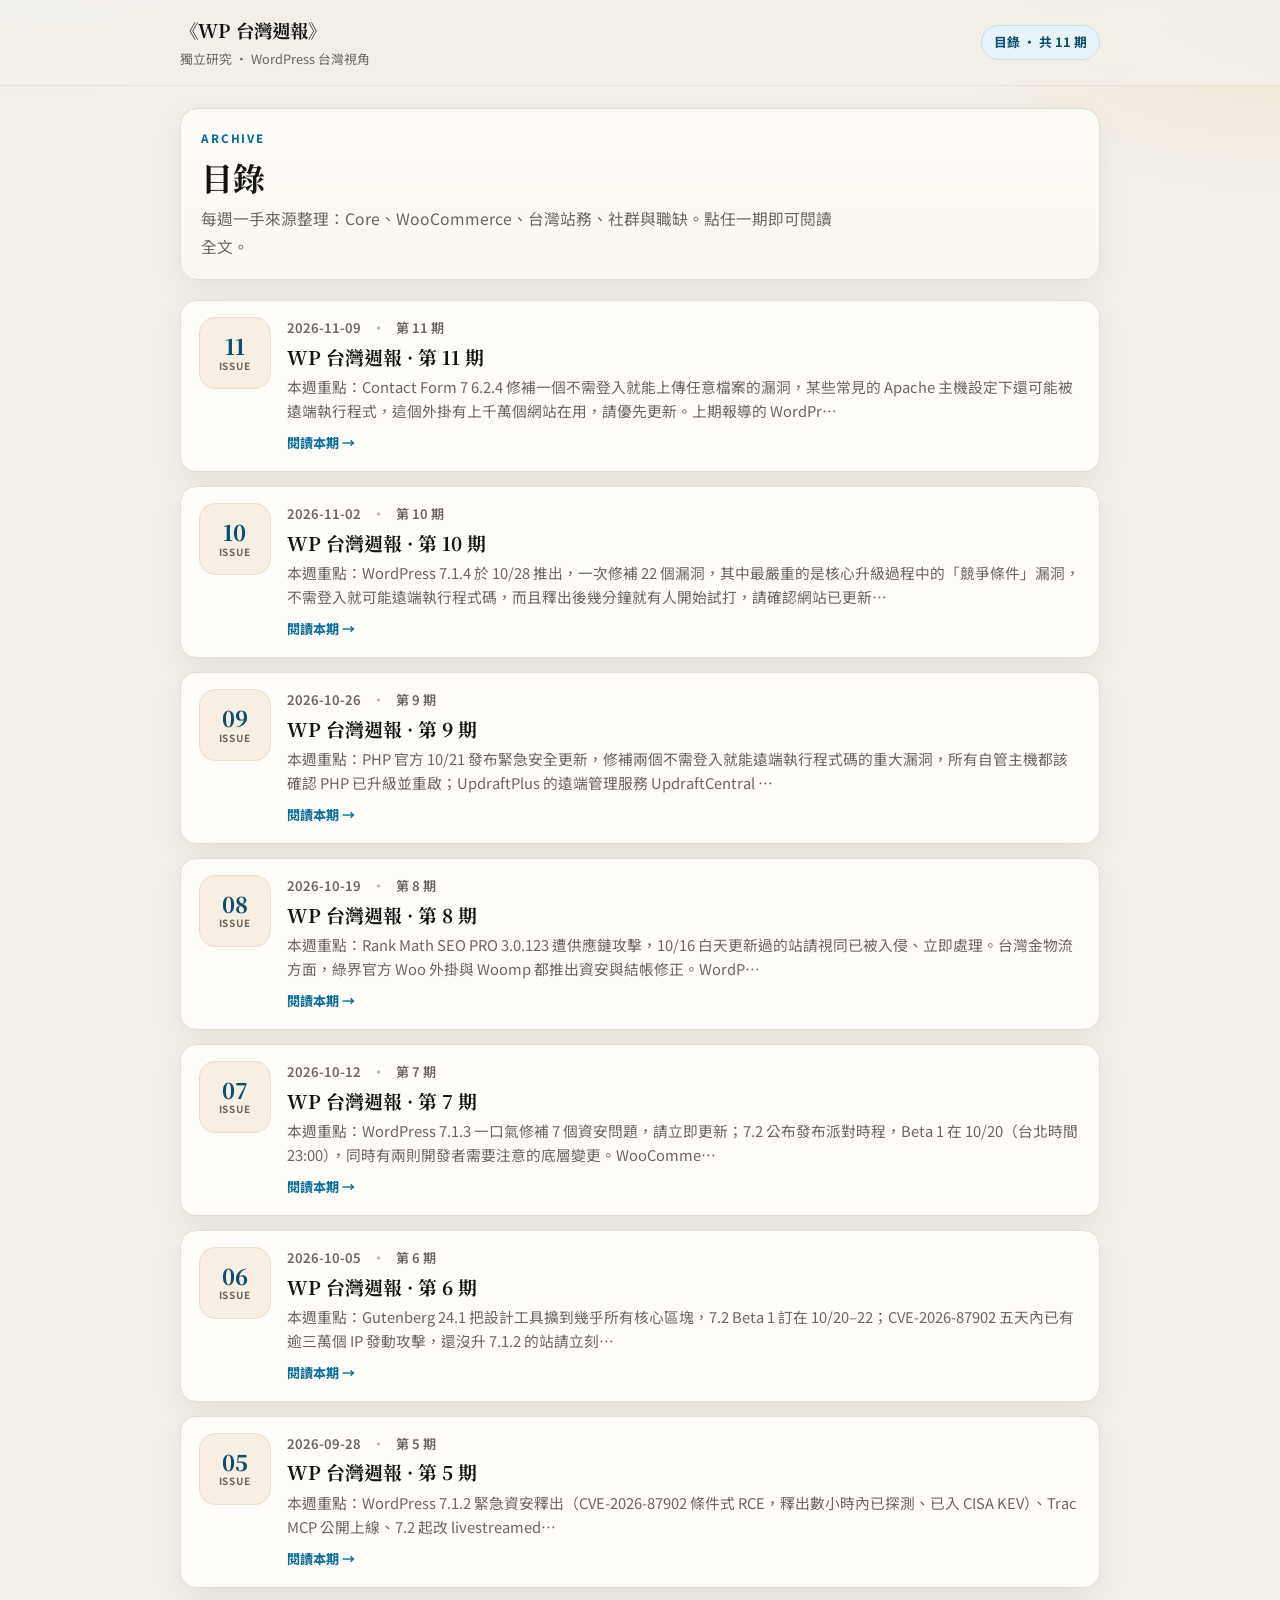
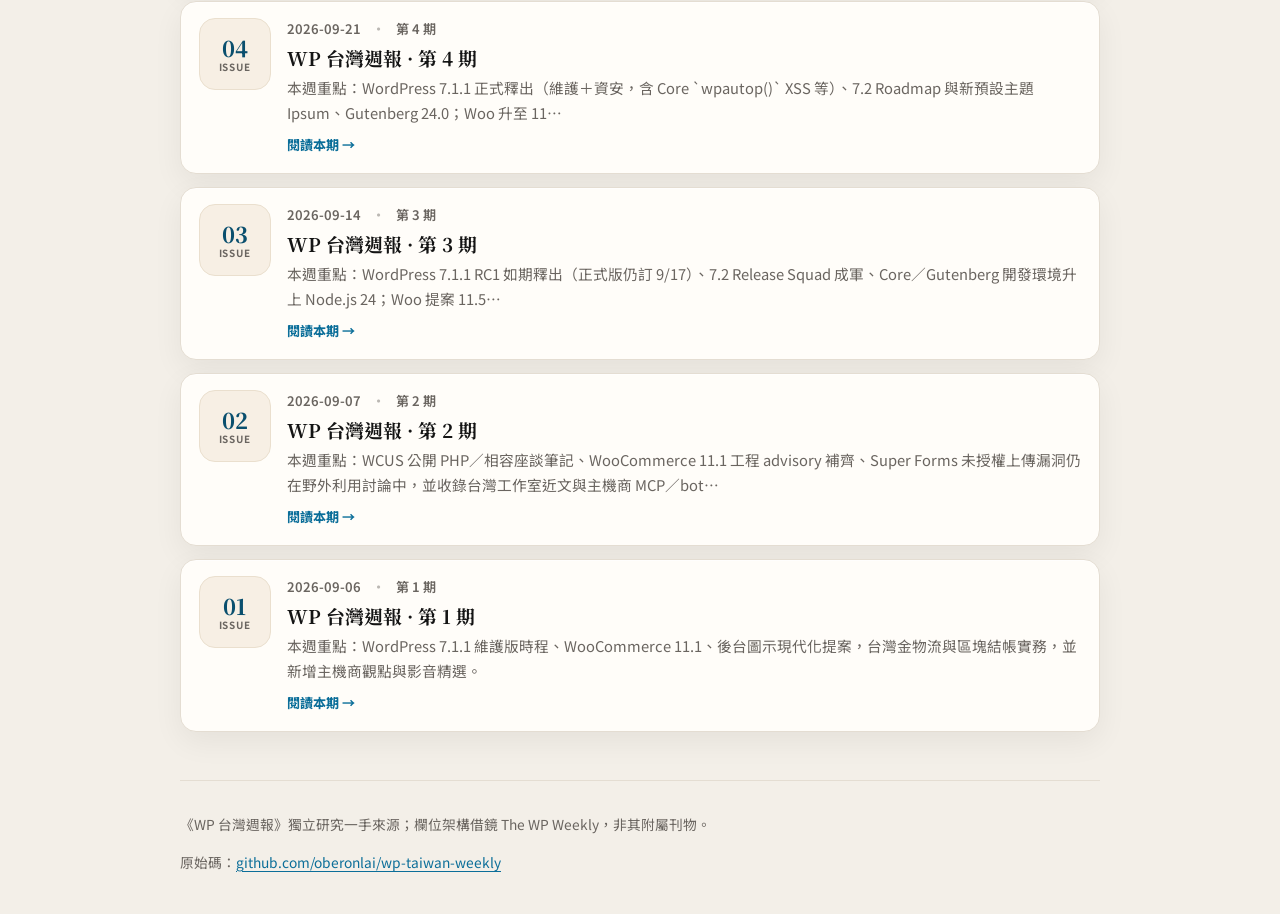
==== commit a011e637: "Restyle Pages directory homepage" ====
--- a/index.html
+++ b/index.html
@@ -14,7 +14,7 @@
 <header class="site-header">
   <div class="inner">
     <a class="brand" href="./"><strong>《WP 台灣週報》</strong><span>獨立研究 · WordPress 台灣視角</span></a>
-    <span class="badge">目錄 · 共 10 期</span>
+    <span class="badge">目錄 · 共 11 期</span>
   </div>
 </header>
 <main class="page">
@@ -24,7 +24,7 @@
     <p>每週一手來源整理：Core、WooCommerce、台灣站務、社群與職缺。點任一期即可閱讀全文。</p>
   </section>
   <section class="issue-list" aria-label="期數列表">
-    <a class="issue-card" href="issues/010.html"><div class="issue-num">10<small>ISSUE</small></div><div class="issue-body"><div class="issue-meta"><span>2026-11-02</span><span class="dot">·</span><span>第 10 期</span></div><h2>WP 台灣週報 · 第 10 期</h2><p>本週重點：WordPress 7.1.4 於 10/28 推出，一次修補 22 個漏洞，其中最嚴重的是核心升級過程中的「競爭條件」漏洞，不需登入就可能遠端執行程式碼，而且釋出後幾分鐘就有人開始試打，請確認網站已更新…</p><div class="issue-cta">閱讀本期 →</div></div></a><a class="issue-card" href="issues/009.html"><div class="issue-num">09<small>ISSUE</small></div><div class="issue-body"><div class="issue-meta"><span>2026-10-26</span><span class="dot">·</span><span>第 9 期</span></div><h2>WP 台灣週報 · 第 9 期</h2><p>本週重點：PHP 官方 10/21 發布緊急安全更新，修補兩個不需登入就能遠端執行程式碼的重大漏洞，所有自管主機都該確認 PHP 已升級並重啟；UpdraftPlus 的遠端管理服務 UpdraftCentral …</p><div class="issue-cta">閱讀本期 →</div></div></a><a class="issue-card" href="issues/008.html"><div class="issue-num">08<small>ISSUE</small></div><div class="issue-body"><div class="issue-meta"><span>2026-10-19</span><span class="dot">·</span><span>第 8 期</span></div><h2>WP 台灣週報 · 第 8 期</h2><p>本週重點：Rank Math SEO PRO 3.0.123 遭供應鏈攻擊，10/16 白天更新過的站請視同已被入侵、立即處理。台灣金物流方面，綠界官方 Woo 外掛與 Woomp 都推出資安與結帳修正。WordP…</p><div class="issue-cta">閱讀本期 →</div></div></a><a class="issue-card" href="issues/007.html"><div class="issue-num">07<small>ISSUE</small></div><div class="issue-body"><div class="issue-meta"><span>2026-10-12</span><span class="dot">·</span><span>第 7 期</span></div><h2>WP 台灣週報 · 第 7 期</h2><p>本週重點：WordPress 7.1.3 一口氣修補 7 個資安問題，請立即更新；7.2 公布發布派對時程，Beta 1 在 10/20（台北時間 23:00），同時有兩則開發者需要注意的底層變更。WooComme…</p><div class="issue-cta">閱讀本期 →</div></div></a><a class="issue-card" href="issues/006.html"><div class="issue-num">06<small>ISSUE</small></div><div class="issue-body"><div class="issue-meta"><span>2026-10-05</span><span class="dot">·</span><span>第 6 期</span></div><h2>WP 台灣週報 · 第 6 期</h2><p>本週重點：Gutenberg 24.1 把設計工具擴到幾乎所有核心區塊，7.2 Beta 1 訂在 10/20–22；CVE-2026-87902 五天內已有逾三萬個 IP 發動攻擊，還沒升 7.1.2 的站請立刻…</p><div class="issue-cta">閱讀本期 →</div></div></a><a class="issue-card" href="issues/005.html"><div class="issue-num">05<small>ISSUE</small></div><div class="issue-body"><div class="issue-meta"><span>2026-09-28</span><span class="dot">·</span><span>第 5 期</span></div><h2>WP 台灣週報 · 第 5 期</h2><p>本週重點：WordPress 7.1.2 緊急資安釋出（CVE-2026-87902 條件式 RCE，釋出數小時內已探測、已入 CISA KEV）、Trac MCP 公開上線、7.2 起改 livestreamed…</p><div class="issue-cta">閱讀本期 →</div></div></a><a class="issue-card" href="issues/004.html"><div class="issue-num">04<small>ISSUE</small></div><div class="issue-body"><div class="issue-meta"><span>2026-09-21</span><span class="dot">·</span><span>第 4 期</span></div><h2>WP 台灣週報 · 第 4 期</h2><p>本週重點：WordPress 7.1.1 正式釋出（維護＋資安，含 Core `wpautop()` XSS 等）、7.2 Roadmap 與新預設主題 Ipsum、Gutenberg 24.0；Woo 升至 11…</p><div class="issue-cta">閱讀本期 →</div></div></a><a class="issue-card" href="issues/003.html"><div class="issue-num">03<small>ISSUE</small></div><div class="issue-body"><div class="issue-meta"><span>2026-09-14</span><span class="dot">·</span><span>第 3 期</span></div><h2>WP 台灣週報 · 第 3 期</h2><p>本週重點：WordPress 7.1.1 RC1 如期釋出（正式版仍訂 9/17）、7.2 Release Squad 成軍、Core／Gutenberg 開發環境升上 Node.js 24；Woo 提案 11.5…</p><div class="issue-cta">閱讀本期 →</div></div></a><a class="issue-card" href="issues/002.html"><div class="issue-num">02<small>ISSUE</small></div><div class="issue-body"><div class="issue-meta"><span>2026-09-07</span><span class="dot">·</span><span>第 2 期</span></div><h2>WP 台灣週報 · 第 2 期</h2><p>本週重點：WCUS 公開 PHP／相容座談筆記、WooCommerce 11.1 工程 advisory 補齊、Super Forms 未授權上傳漏洞仍在野外利用討論中，並收錄台灣工作室近文與主機商 MCP／bot…</p><div class="issue-cta">閱讀本期 →</div></div></a><a class="issue-card" href="issues/001.html"><div class="issue-num">01<small>ISSUE</small></div><div class="issue-body"><div class="issue-meta"><span>2026-09-06</span><span class="dot">·</span><span>第 1 期</span></div><h2>WP 台灣週報 · 第 1 期</h2><p>本週重點：WordPress 7.1.1 維護版時程、WooCommerce 11.1、後台圖示現代化提案，台灣金物流與區塊結帳實務，並新增主機商觀點與影音精選。</p><div class="issue-cta">閱讀本期 →</div></div></a>
+    <a class="issue-card" href="issues/011.html"><div class="issue-num">11<small>ISSUE</small></div><div class="issue-body"><div class="issue-meta"><span>2026-11-09</span><span class="dot">·</span><span>第 11 期</span></div><h2>WP 台灣週報 · 第 11 期</h2><p>本週重點：Contact Form 7 6.2.4 修補一個不需登入就能上傳任意檔案的漏洞，某些常見的 Apache 主機設定下還可能被遠端執行程式，這個外掛有上千萬個網站在用，請優先更新。上期報導的 WordPr…</p><div class="issue-cta">閱讀本期 →</div></div></a><a class="issue-card" href="issues/010.html"><div class="issue-num">10<small>ISSUE</small></div><div class="issue-body"><div class="issue-meta"><span>2026-11-02</span><span class="dot">·</span><span>第 10 期</span></div><h2>WP 台灣週報 · 第 10 期</h2><p>本週重點：WordPress 7.1.4 於 10/28 推出，一次修補 22 個漏洞，其中最嚴重的是核心升級過程中的「競爭條件」漏洞，不需登入就可能遠端執行程式碼，而且釋出後幾分鐘就有人開始試打，請確認網站已更新…</p><div class="issue-cta">閱讀本期 →</div></div></a><a class="issue-card" href="issues/009.html"><div class="issue-num">09<small>ISSUE</small></div><div class="issue-body"><div class="issue-meta"><span>2026-10-26</span><span class="dot">·</span><span>第 9 期</span></div><h2>WP 台灣週報 · 第 9 期</h2><p>本週重點：PHP 官方 10/21 發布緊急安全更新，修補兩個不需登入就能遠端執行程式碼的重大漏洞，所有自管主機都該確認 PHP 已升級並重啟；UpdraftPlus 的遠端管理服務 UpdraftCentral …</p><div class="issue-cta">閱讀本期 →</div></div></a><a class="issue-card" href="issues/008.html"><div class="issue-num">08<small>ISSUE</small></div><div class="issue-body"><div class="issue-meta"><span>2026-10-19</span><span class="dot">·</span><span>第 8 期</span></div><h2>WP 台灣週報 · 第 8 期</h2><p>本週重點：Rank Math SEO PRO 3.0.123 遭供應鏈攻擊，10/16 白天更新過的站請視同已被入侵、立即處理。台灣金物流方面，綠界官方 Woo 外掛與 Woomp 都推出資安與結帳修正。WordP…</p><div class="issue-cta">閱讀本期 →</div></div></a><a class="issue-card" href="issues/007.html"><div class="issue-num">07<small>ISSUE</small></div><div class="issue-body"><div class="issue-meta"><span>2026-10-12</span><span class="dot">·</span><span>第 7 期</span></div><h2>WP 台灣週報 · 第 7 期</h2><p>本週重點：WordPress 7.1.3 一口氣修補 7 個資安問題，請立即更新；7.2 公布發布派對時程，Beta 1 在 10/20（台北時間 23:00），同時有兩則開發者需要注意的底層變更。WooComme…</p><div class="issue-cta">閱讀本期 →</div></div></a><a class="issue-card" href="issues/006.html"><div class="issue-num">06<small>ISSUE</small></div><div class="issue-body"><div class="issue-meta"><span>2026-10-05</span><span class="dot">·</span><span>第 6 期</span></div><h2>WP 台灣週報 · 第 6 期</h2><p>本週重點：Gutenberg 24.1 把設計工具擴到幾乎所有核心區塊，7.2 Beta 1 訂在 10/20–22；CVE-2026-87902 五天內已有逾三萬個 IP 發動攻擊，還沒升 7.1.2 的站請立刻…</p><div class="issue-cta">閱讀本期 →</div></div></a><a class="issue-card" href="issues/005.html"><div class="issue-num">05<small>ISSUE</small></div><div class="issue-body"><div class="issue-meta"><span>2026-09-28</span><span class="dot">·</span><span>第 5 期</span></div><h2>WP 台灣週報 · 第 5 期</h2><p>本週重點：WordPress 7.1.2 緊急資安釋出（CVE-2026-87902 條件式 RCE，釋出數小時內已探測、已入 CISA KEV）、Trac MCP 公開上線、7.2 起改 livestreamed…</p><div class="issue-cta">閱讀本期 →</div></div></a><a class="issue-card" href="issues/004.html"><div class="issue-num">04<small>ISSUE</small></div><div class="issue-body"><div class="issue-meta"><span>2026-09-21</span><span class="dot">·</span><span>第 4 期</span></div><h2>WP 台灣週報 · 第 4 期</h2><p>本週重點：WordPress 7.1.1 正式釋出（維護＋資安，含 Core `wpautop()` XSS 等）、7.2 Roadmap 與新預設主題 Ipsum、Gutenberg 24.0；Woo 升至 11…</p><div class="issue-cta">閱讀本期 →</div></div></a><a class="issue-card" href="issues/003.html"><div class="issue-num">03<small>ISSUE</small></div><div class="issue-body"><div class="issue-meta"><span>2026-09-14</span><span class="dot">·</span><span>第 3 期</span></div><h2>WP 台灣週報 · 第 3 期</h2><p>本週重點：WordPress 7.1.1 RC1 如期釋出（正式版仍訂 9/17）、7.2 Release Squad 成軍、Core／Gutenberg 開發環境升上 Node.js 24；Woo 提案 11.5…</p><div class="issue-cta">閱讀本期 →</div></div></a><a class="issue-card" href="issues/002.html"><div class="issue-num">02<small>ISSUE</small></div><div class="issue-body"><div class="issue-meta"><span>2026-09-07</span><span class="dot">·</span><span>第 2 期</span></div><h2>WP 台灣週報 · 第 2 期</h2><p>本週重點：WCUS 公開 PHP／相容座談筆記、WooCommerce 11.1 工程 advisory 補齊、Super Forms 未授權上傳漏洞仍在野外利用討論中，並收錄台灣工作室近文與主機商 MCP／bot…</p><div class="issue-cta">閱讀本期 →</div></div></a><a class="issue-card" href="issues/001.html"><div class="issue-num">01<small>ISSUE</small></div><div class="issue-body"><div class="issue-meta"><span>2026-09-06</span><span class="dot">·</span><span>第 1 期</span></div><h2>WP 台灣週報 · 第 1 期</h2><p>本週重點：WordPress 7.1.1 維護版時程、WooCommerce 11.1、後台圖示現代化提案，台灣金物流與區塊結帳實務，並新增主機商觀點與影音精選。</p><div class="issue-cta">閱讀本期 →</div></div></a>
   </section>
 </main>
 <footer class="site-footer">
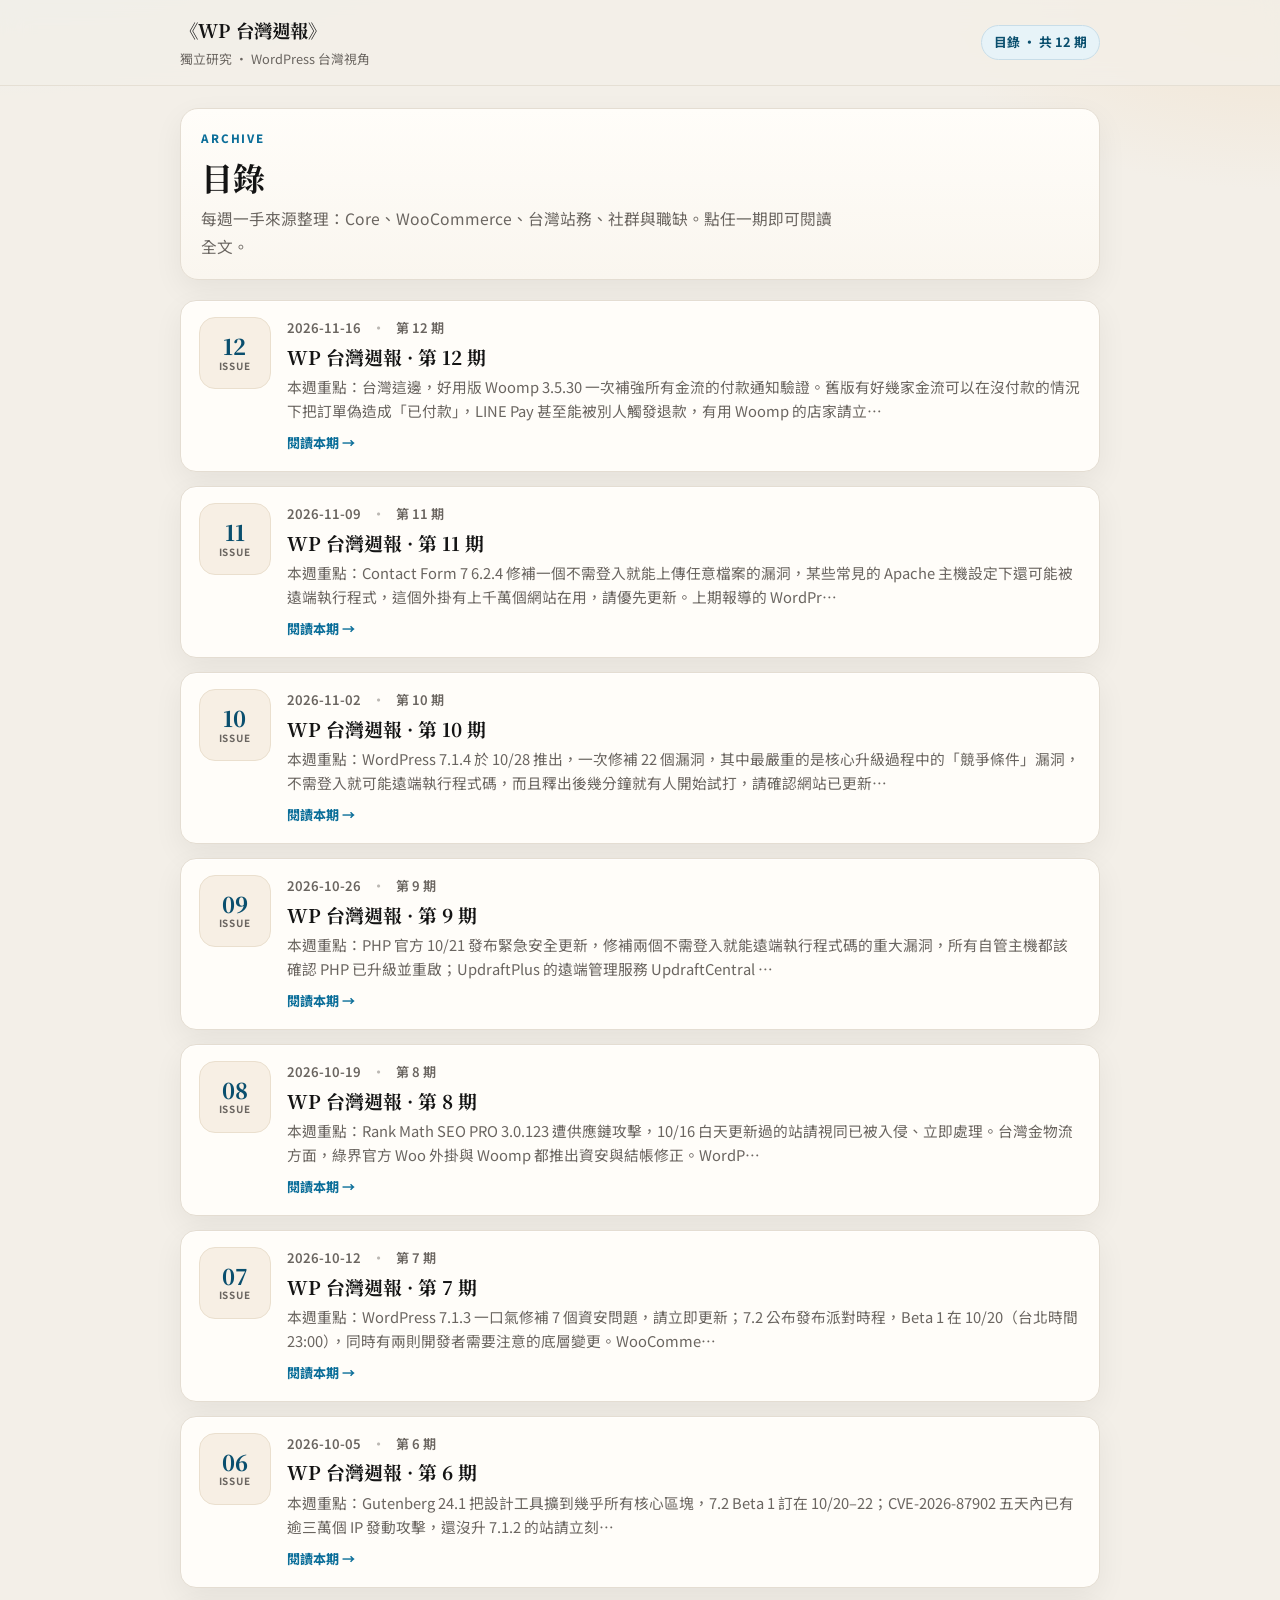
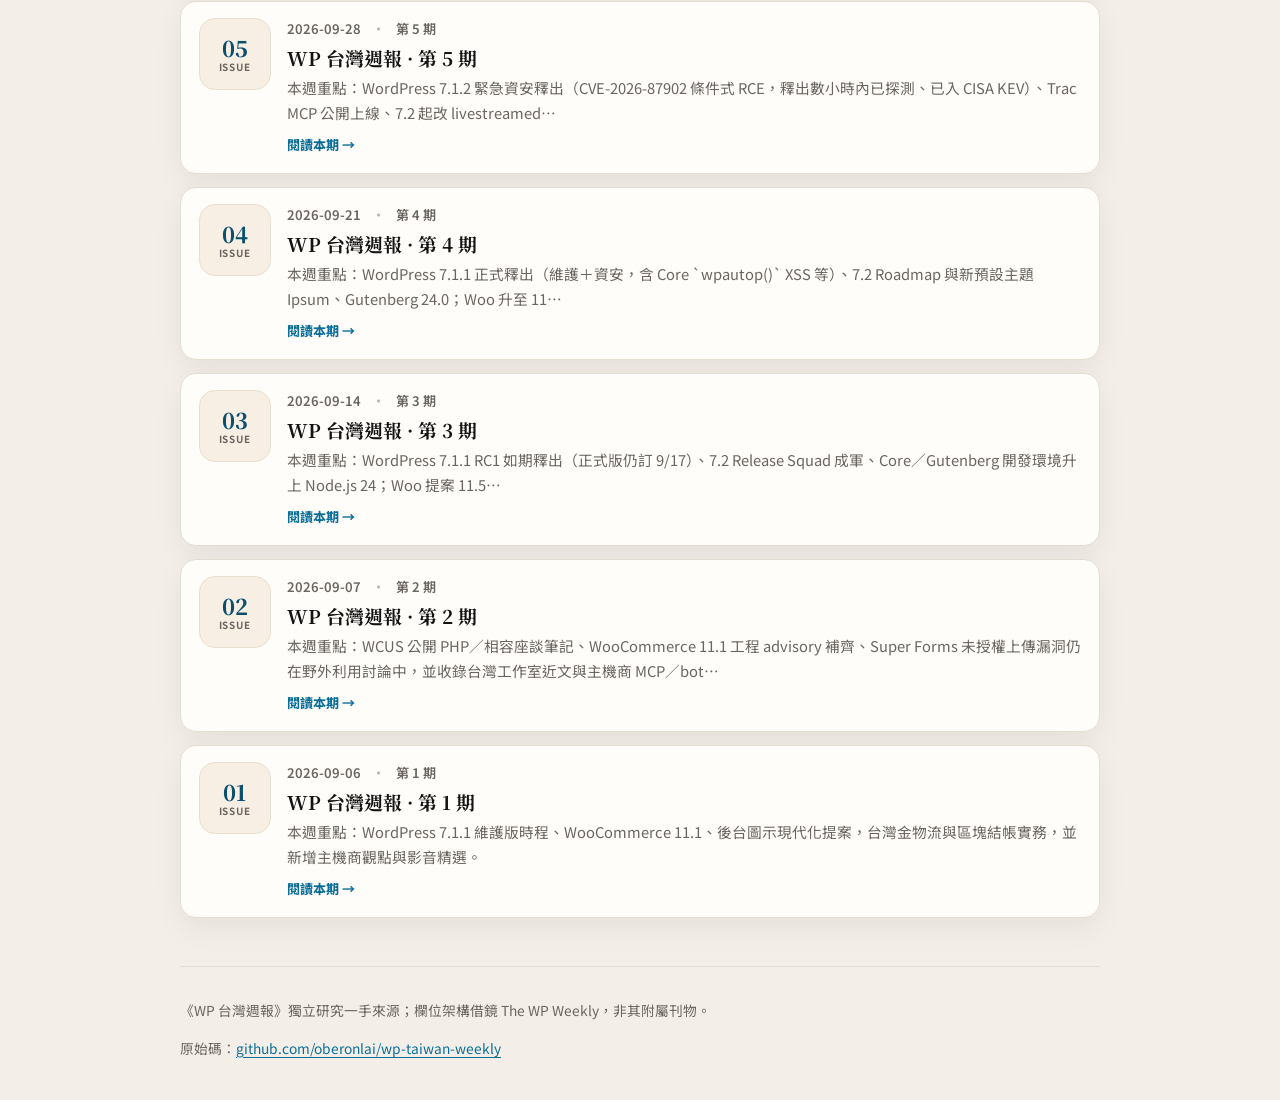
==== commit 7bac81c0: "Restyle Pages directory homepage" ====
--- a/index.html
+++ b/index.html
@@ -14,7 +14,7 @@
 <header class="site-header">
   <div class="inner">
     <a class="brand" href="./"><strong>《WP 台灣週報》</strong><span>獨立研究 · WordPress 台灣視角</span></a>
-    <span class="badge">目錄 · 共 11 期</span>
+    <span class="badge">目錄 · 共 12 期</span>
   </div>
 </header>
 <main class="page">
@@ -24,7 +24,7 @@
     <p>每週一手來源整理：Core、WooCommerce、台灣站務、社群與職缺。點任一期即可閱讀全文。</p>
   </section>
   <section class="issue-list" aria-label="期數列表">
-    <a class="issue-card" href="issues/011.html"><div class="issue-num">11<small>ISSUE</small></div><div class="issue-body"><div class="issue-meta"><span>2026-11-09</span><span class="dot">·</span><span>第 11 期</span></div><h2>WP 台灣週報 · 第 11 期</h2><p>本週重點：Contact Form 7 6.2.4 修補一個不需登入就能上傳任意檔案的漏洞，某些常見的 Apache 主機設定下還可能被遠端執行程式，這個外掛有上千萬個網站在用，請優先更新。上期報導的 WordPr…</p><div class="issue-cta">閱讀本期 →</div></div></a><a class="issue-card" href="issues/010.html"><div class="issue-num">10<small>ISSUE</small></div><div class="issue-body"><div class="issue-meta"><span>2026-11-02</span><span class="dot">·</span><span>第 10 期</span></div><h2>WP 台灣週報 · 第 10 期</h2><p>本週重點：WordPress 7.1.4 於 10/28 推出，一次修補 22 個漏洞，其中最嚴重的是核心升級過程中的「競爭條件」漏洞，不需登入就可能遠端執行程式碼，而且釋出後幾分鐘就有人開始試打，請確認網站已更新…</p><div class="issue-cta">閱讀本期 →</div></div></a><a class="issue-card" href="issues/009.html"><div class="issue-num">09<small>ISSUE</small></div><div class="issue-body"><div class="issue-meta"><span>2026-10-26</span><span class="dot">·</span><span>第 9 期</span></div><h2>WP 台灣週報 · 第 9 期</h2><p>本週重點：PHP 官方 10/21 發布緊急安全更新，修補兩個不需登入就能遠端執行程式碼的重大漏洞，所有自管主機都該確認 PHP 已升級並重啟；UpdraftPlus 的遠端管理服務 UpdraftCentral …</p><div class="issue-cta">閱讀本期 →</div></div></a><a class="issue-card" href="issues/008.html"><div class="issue-num">08<small>ISSUE</small></div><div class="issue-body"><div class="issue-meta"><span>2026-10-19</span><span class="dot">·</span><span>第 8 期</span></div><h2>WP 台灣週報 · 第 8 期</h2><p>本週重點：Rank Math SEO PRO 3.0.123 遭供應鏈攻擊，10/16 白天更新過的站請視同已被入侵、立即處理。台灣金物流方面，綠界官方 Woo 外掛與 Woomp 都推出資安與結帳修正。WordP…</p><div class="issue-cta">閱讀本期 →</div></div></a><a class="issue-card" href="issues/007.html"><div class="issue-num">07<small>ISSUE</small></div><div class="issue-body"><div class="issue-meta"><span>2026-10-12</span><span class="dot">·</span><span>第 7 期</span></div><h2>WP 台灣週報 · 第 7 期</h2><p>本週重點：WordPress 7.1.3 一口氣修補 7 個資安問題，請立即更新；7.2 公布發布派對時程，Beta 1 在 10/20（台北時間 23:00），同時有兩則開發者需要注意的底層變更。WooComme…</p><div class="issue-cta">閱讀本期 →</div></div></a><a class="issue-card" href="issues/006.html"><div class="issue-num">06<small>ISSUE</small></div><div class="issue-body"><div class="issue-meta"><span>2026-10-05</span><span class="dot">·</span><span>第 6 期</span></div><h2>WP 台灣週報 · 第 6 期</h2><p>本週重點：Gutenberg 24.1 把設計工具擴到幾乎所有核心區塊，7.2 Beta 1 訂在 10/20–22；CVE-2026-87902 五天內已有逾三萬個 IP 發動攻擊，還沒升 7.1.2 的站請立刻…</p><div class="issue-cta">閱讀本期 →</div></div></a><a class="issue-card" href="issues/005.html"><div class="issue-num">05<small>ISSUE</small></div><div class="issue-body"><div class="issue-meta"><span>2026-09-28</span><span class="dot">·</span><span>第 5 期</span></div><h2>WP 台灣週報 · 第 5 期</h2><p>本週重點：WordPress 7.1.2 緊急資安釋出（CVE-2026-87902 條件式 RCE，釋出數小時內已探測、已入 CISA KEV）、Trac MCP 公開上線、7.2 起改 livestreamed…</p><div class="issue-cta">閱讀本期 →</div></div></a><a class="issue-card" href="issues/004.html"><div class="issue-num">04<small>ISSUE</small></div><div class="issue-body"><div class="issue-meta"><span>2026-09-21</span><span class="dot">·</span><span>第 4 期</span></div><h2>WP 台灣週報 · 第 4 期</h2><p>本週重點：WordPress 7.1.1 正式釋出（維護＋資安，含 Core `wpautop()` XSS 等）、7.2 Roadmap 與新預設主題 Ipsum、Gutenberg 24.0；Woo 升至 11…</p><div class="issue-cta">閱讀本期 →</div></div></a><a class="issue-card" href="issues/003.html"><div class="issue-num">03<small>ISSUE</small></div><div class="issue-body"><div class="issue-meta"><span>2026-09-14</span><span class="dot">·</span><span>第 3 期</span></div><h2>WP 台灣週報 · 第 3 期</h2><p>本週重點：WordPress 7.1.1 RC1 如期釋出（正式版仍訂 9/17）、7.2 Release Squad 成軍、Core／Gutenberg 開發環境升上 Node.js 24；Woo 提案 11.5…</p><div class="issue-cta">閱讀本期 →</div></div></a><a class="issue-card" href="issues/002.html"><div class="issue-num">02<small>ISSUE</small></div><div class="issue-body"><div class="issue-meta"><span>2026-09-07</span><span class="dot">·</span><span>第 2 期</span></div><h2>WP 台灣週報 · 第 2 期</h2><p>本週重點：WCUS 公開 PHP／相容座談筆記、WooCommerce 11.1 工程 advisory 補齊、Super Forms 未授權上傳漏洞仍在野外利用討論中，並收錄台灣工作室近文與主機商 MCP／bot…</p><div class="issue-cta">閱讀本期 →</div></div></a><a class="issue-card" href="issues/001.html"><div class="issue-num">01<small>ISSUE</small></div><div class="issue-body"><div class="issue-meta"><span>2026-09-06</span><span class="dot">·</span><span>第 1 期</span></div><h2>WP 台灣週報 · 第 1 期</h2><p>本週重點：WordPress 7.1.1 維護版時程、WooCommerce 11.1、後台圖示現代化提案，台灣金物流與區塊結帳實務，並新增主機商觀點與影音精選。</p><div class="issue-cta">閱讀本期 →</div></div></a>
+    <a class="issue-card" href="issues/012.html"><div class="issue-num">12<small>ISSUE</small></div><div class="issue-body"><div class="issue-meta"><span>2026-11-16</span><span class="dot">·</span><span>第 12 期</span></div><h2>WP 台灣週報 · 第 12 期</h2><p>本週重點：台灣這邊，好用版 Woomp 3.5.30 一次補強所有金流的付款通知驗證。舊版有好幾家金流可以在沒付款的情況下把訂單偽造成「已付款」，LINE Pay 甚至能被別人觸發退款，有用 Woomp 的店家請立…</p><div class="issue-cta">閱讀本期 →</div></div></a><a class="issue-card" href="issues/011.html"><div class="issue-num">11<small>ISSUE</small></div><div class="issue-body"><div class="issue-meta"><span>2026-11-09</span><span class="dot">·</span><span>第 11 期</span></div><h2>WP 台灣週報 · 第 11 期</h2><p>本週重點：Contact Form 7 6.2.4 修補一個不需登入就能上傳任意檔案的漏洞，某些常見的 Apache 主機設定下還可能被遠端執行程式，這個外掛有上千萬個網站在用，請優先更新。上期報導的 WordPr…</p><div class="issue-cta">閱讀本期 →</div></div></a><a class="issue-card" href="issues/010.html"><div class="issue-num">10<small>ISSUE</small></div><div class="issue-body"><div class="issue-meta"><span>2026-11-02</span><span class="dot">·</span><span>第 10 期</span></div><h2>WP 台灣週報 · 第 10 期</h2><p>本週重點：WordPress 7.1.4 於 10/28 推出，一次修補 22 個漏洞，其中最嚴重的是核心升級過程中的「競爭條件」漏洞，不需登入就可能遠端執行程式碼，而且釋出後幾分鐘就有人開始試打，請確認網站已更新…</p><div class="issue-cta">閱讀本期 →</div></div></a><a class="issue-card" href="issues/009.html"><div class="issue-num">09<small>ISSUE</small></div><div class="issue-body"><div class="issue-meta"><span>2026-10-26</span><span class="dot">·</span><span>第 9 期</span></div><h2>WP 台灣週報 · 第 9 期</h2><p>本週重點：PHP 官方 10/21 發布緊急安全更新，修補兩個不需登入就能遠端執行程式碼的重大漏洞，所有自管主機都該確認 PHP 已升級並重啟；UpdraftPlus 的遠端管理服務 UpdraftCentral …</p><div class="issue-cta">閱讀本期 →</div></div></a><a class="issue-card" href="issues/008.html"><div class="issue-num">08<small>ISSUE</small></div><div class="issue-body"><div class="issue-meta"><span>2026-10-19</span><span class="dot">·</span><span>第 8 期</span></div><h2>WP 台灣週報 · 第 8 期</h2><p>本週重點：Rank Math SEO PRO 3.0.123 遭供應鏈攻擊，10/16 白天更新過的站請視同已被入侵、立即處理。台灣金物流方面，綠界官方 Woo 外掛與 Woomp 都推出資安與結帳修正。WordP…</p><div class="issue-cta">閱讀本期 →</div></div></a><a class="issue-card" href="issues/007.html"><div class="issue-num">07<small>ISSUE</small></div><div class="issue-body"><div class="issue-meta"><span>2026-10-12</span><span class="dot">·</span><span>第 7 期</span></div><h2>WP 台灣週報 · 第 7 期</h2><p>本週重點：WordPress 7.1.3 一口氣修補 7 個資安問題，請立即更新；7.2 公布發布派對時程，Beta 1 在 10/20（台北時間 23:00），同時有兩則開發者需要注意的底層變更。WooComme…</p><div class="issue-cta">閱讀本期 →</div></div></a><a class="issue-card" href="issues/006.html"><div class="issue-num">06<small>ISSUE</small></div><div class="issue-body"><div class="issue-meta"><span>2026-10-05</span><span class="dot">·</span><span>第 6 期</span></div><h2>WP 台灣週報 · 第 6 期</h2><p>本週重點：Gutenberg 24.1 把設計工具擴到幾乎所有核心區塊，7.2 Beta 1 訂在 10/20–22；CVE-2026-87902 五天內已有逾三萬個 IP 發動攻擊，還沒升 7.1.2 的站請立刻…</p><div class="issue-cta">閱讀本期 →</div></div></a><a class="issue-card" href="issues/005.html"><div class="issue-num">05<small>ISSUE</small></div><div class="issue-body"><div class="issue-meta"><span>2026-09-28</span><span class="dot">·</span><span>第 5 期</span></div><h2>WP 台灣週報 · 第 5 期</h2><p>本週重點：WordPress 7.1.2 緊急資安釋出（CVE-2026-87902 條件式 RCE，釋出數小時內已探測、已入 CISA KEV）、Trac MCP 公開上線、7.2 起改 livestreamed…</p><div class="issue-cta">閱讀本期 →</div></div></a><a class="issue-card" href="issues/004.html"><div class="issue-num">04<small>ISSUE</small></div><div class="issue-body"><div class="issue-meta"><span>2026-09-21</span><span class="dot">·</span><span>第 4 期</span></div><h2>WP 台灣週報 · 第 4 期</h2><p>本週重點：WordPress 7.1.1 正式釋出（維護＋資安，含 Core `wpautop()` XSS 等）、7.2 Roadmap 與新預設主題 Ipsum、Gutenberg 24.0；Woo 升至 11…</p><div class="issue-cta">閱讀本期 →</div></div></a><a class="issue-card" href="issues/003.html"><div class="issue-num">03<small>ISSUE</small></div><div class="issue-body"><div class="issue-meta"><span>2026-09-14</span><span class="dot">·</span><span>第 3 期</span></div><h2>WP 台灣週報 · 第 3 期</h2><p>本週重點：WordPress 7.1.1 RC1 如期釋出（正式版仍訂 9/17）、7.2 Release Squad 成軍、Core／Gutenberg 開發環境升上 Node.js 24；Woo 提案 11.5…</p><div class="issue-cta">閱讀本期 →</div></div></a><a class="issue-card" href="issues/002.html"><div class="issue-num">02<small>ISSUE</small></div><div class="issue-body"><div class="issue-meta"><span>2026-09-07</span><span class="dot">·</span><span>第 2 期</span></div><h2>WP 台灣週報 · 第 2 期</h2><p>本週重點：WCUS 公開 PHP／相容座談筆記、WooCommerce 11.1 工程 advisory 補齊、Super Forms 未授權上傳漏洞仍在野外利用討論中，並收錄台灣工作室近文與主機商 MCP／bot…</p><div class="issue-cta">閱讀本期 →</div></div></a><a class="issue-card" href="issues/001.html"><div class="issue-num">01<small>ISSUE</small></div><div class="issue-body"><div class="issue-meta"><span>2026-09-06</span><span class="dot">·</span><span>第 1 期</span></div><h2>WP 台灣週報 · 第 1 期</h2><p>本週重點：WordPress 7.1.1 維護版時程、WooCommerce 11.1、後台圖示現代化提案，台灣金物流與區塊結帳實務，並新增主機商觀點與影音精選。</p><div class="issue-cta">閱讀本期 →</div></div></a>
   </section>
 </main>
 <footer class="site-footer">
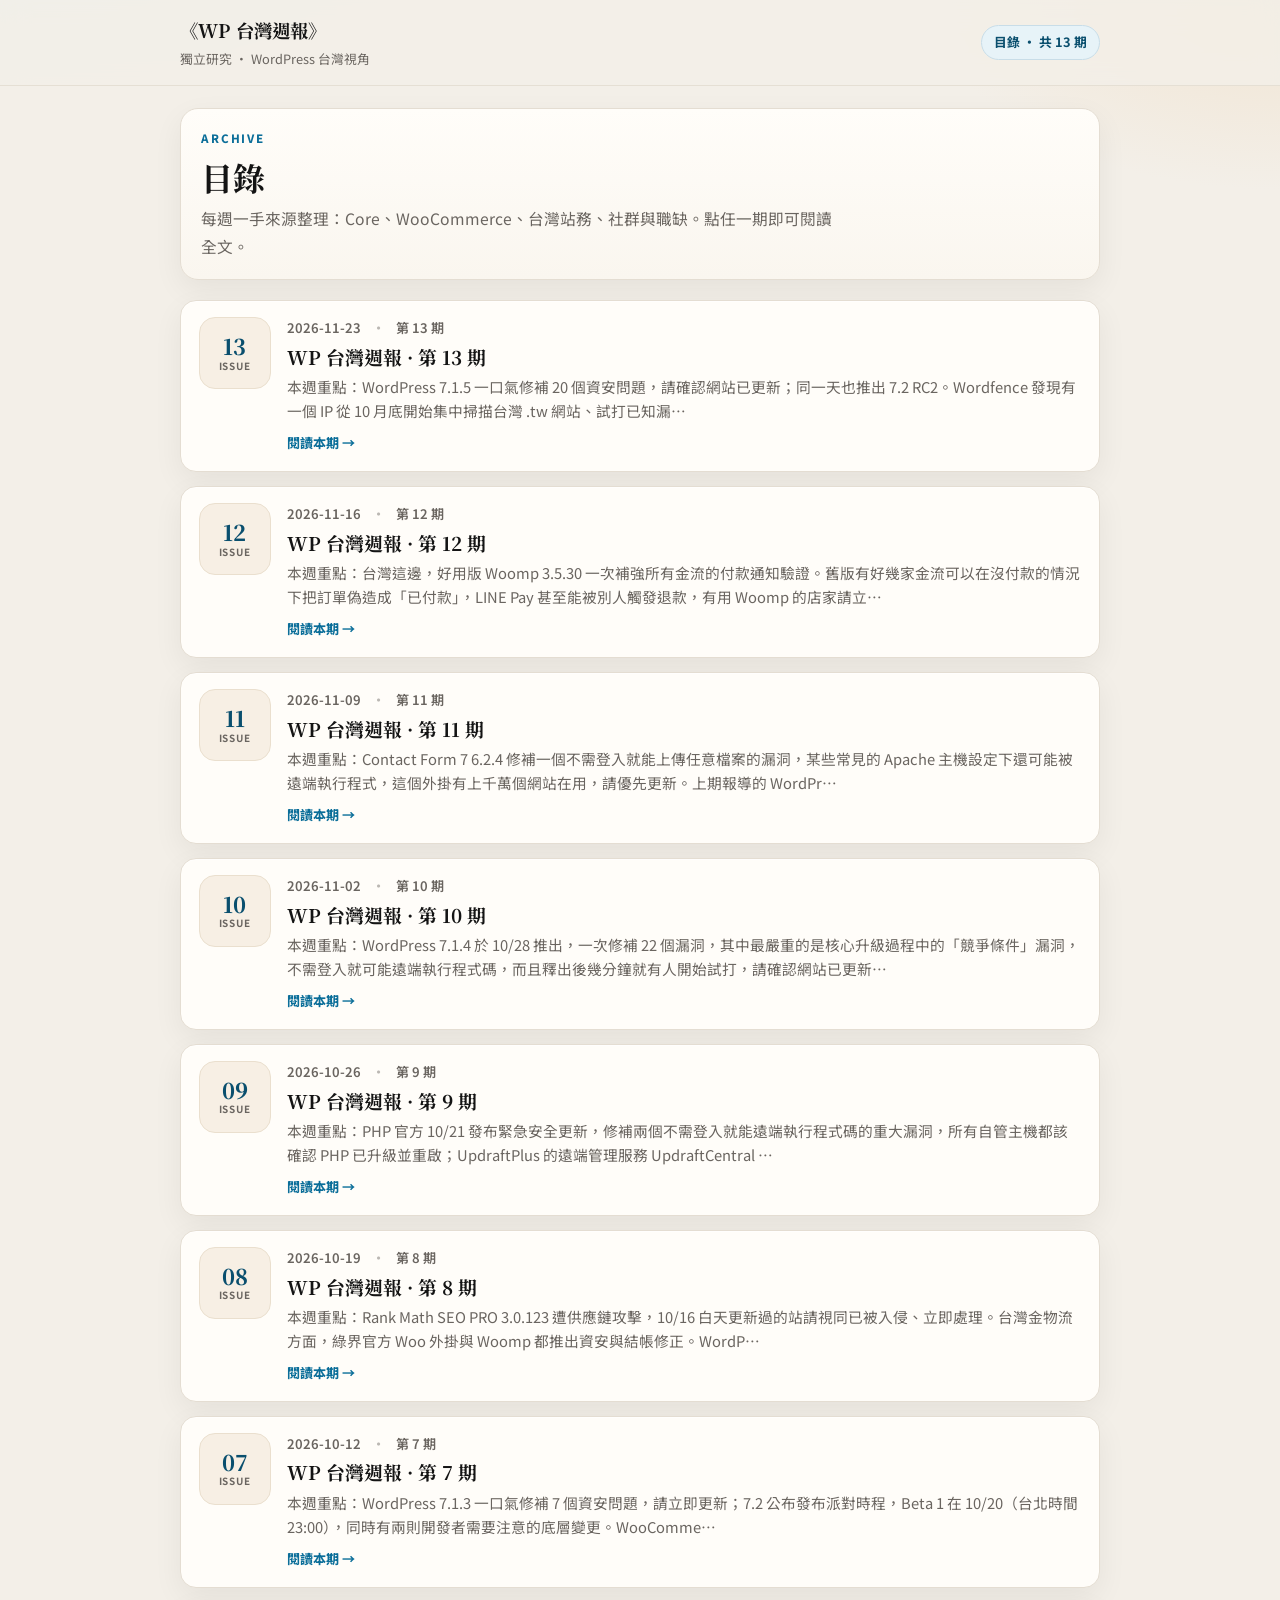
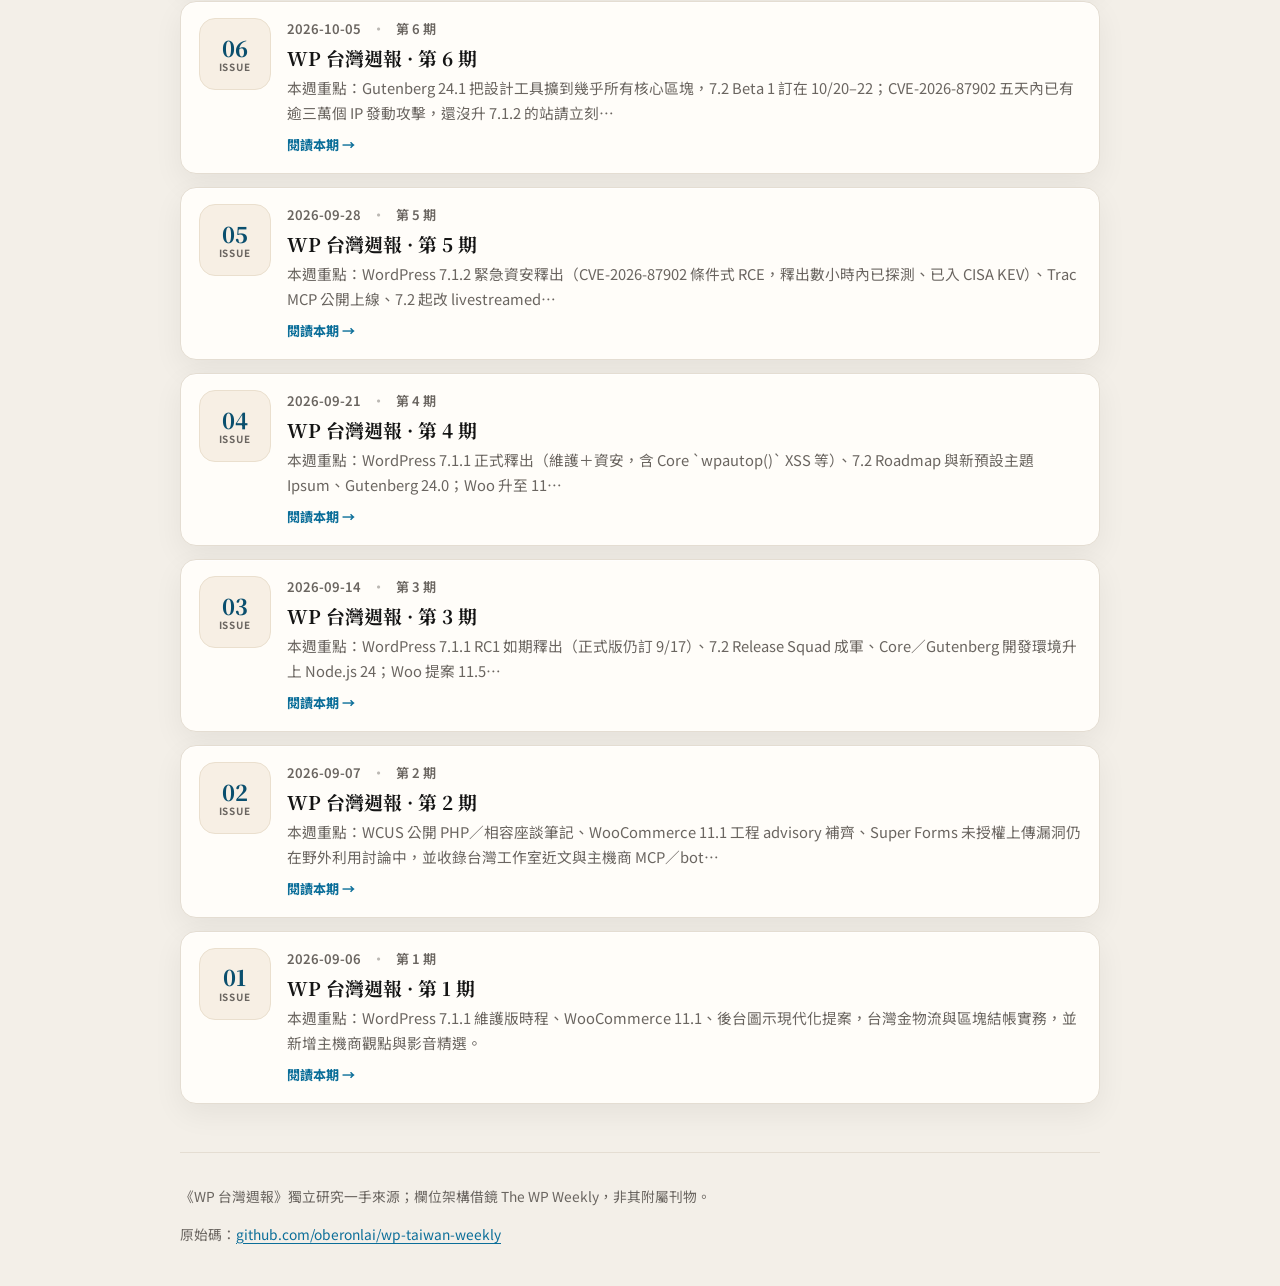
==== commit 58d2f2aa: "Restyle Pages directory homepage" ====
--- a/index.html
+++ b/index.html
@@ -14,7 +14,7 @@
 <header class="site-header">
   <div class="inner">
     <a class="brand" href="./"><strong>《WP 台灣週報》</strong><span>獨立研究 · WordPress 台灣視角</span></a>
-    <span class="badge">目錄 · 共 12 期</span>
+    <span class="badge">目錄 · 共 13 期</span>
   </div>
 </header>
 <main class="page">
@@ -24,7 +24,7 @@
     <p>每週一手來源整理：Core、WooCommerce、台灣站務、社群與職缺。點任一期即可閱讀全文。</p>
   </section>
   <section class="issue-list" aria-label="期數列表">
-    <a class="issue-card" href="issues/012.html"><div class="issue-num">12<small>ISSUE</small></div><div class="issue-body"><div class="issue-meta"><span>2026-11-16</span><span class="dot">·</span><span>第 12 期</span></div><h2>WP 台灣週報 · 第 12 期</h2><p>本週重點：台灣這邊，好用版 Woomp 3.5.30 一次補強所有金流的付款通知驗證。舊版有好幾家金流可以在沒付款的情況下把訂單偽造成「已付款」，LINE Pay 甚至能被別人觸發退款，有用 Woomp 的店家請立…</p><div class="issue-cta">閱讀本期 →</div></div></a><a class="issue-card" href="issues/011.html"><div class="issue-num">11<small>ISSUE</small></div><div class="issue-body"><div class="issue-meta"><span>2026-11-09</span><span class="dot">·</span><span>第 11 期</span></div><h2>WP 台灣週報 · 第 11 期</h2><p>本週重點：Contact Form 7 6.2.4 修補一個不需登入就能上傳任意檔案的漏洞，某些常見的 Apache 主機設定下還可能被遠端執行程式，這個外掛有上千萬個網站在用，請優先更新。上期報導的 WordPr…</p><div class="issue-cta">閱讀本期 →</div></div></a><a class="issue-card" href="issues/010.html"><div class="issue-num">10<small>ISSUE</small></div><div class="issue-body"><div class="issue-meta"><span>2026-11-02</span><span class="dot">·</span><span>第 10 期</span></div><h2>WP 台灣週報 · 第 10 期</h2><p>本週重點：WordPress 7.1.4 於 10/28 推出，一次修補 22 個漏洞，其中最嚴重的是核心升級過程中的「競爭條件」漏洞，不需登入就可能遠端執行程式碼，而且釋出後幾分鐘就有人開始試打，請確認網站已更新…</p><div class="issue-cta">閱讀本期 →</div></div></a><a class="issue-card" href="issues/009.html"><div class="issue-num">09<small>ISSUE</small></div><div class="issue-body"><div class="issue-meta"><span>2026-10-26</span><span class="dot">·</span><span>第 9 期</span></div><h2>WP 台灣週報 · 第 9 期</h2><p>本週重點：PHP 官方 10/21 發布緊急安全更新，修補兩個不需登入就能遠端執行程式碼的重大漏洞，所有自管主機都該確認 PHP 已升級並重啟；UpdraftPlus 的遠端管理服務 UpdraftCentral …</p><div class="issue-cta">閱讀本期 →</div></div></a><a class="issue-card" href="issues/008.html"><div class="issue-num">08<small>ISSUE</small></div><div class="issue-body"><div class="issue-meta"><span>2026-10-19</span><span class="dot">·</span><span>第 8 期</span></div><h2>WP 台灣週報 · 第 8 期</h2><p>本週重點：Rank Math SEO PRO 3.0.123 遭供應鏈攻擊，10/16 白天更新過的站請視同已被入侵、立即處理。台灣金物流方面，綠界官方 Woo 外掛與 Woomp 都推出資安與結帳修正。WordP…</p><div class="issue-cta">閱讀本期 →</div></div></a><a class="issue-card" href="issues/007.html"><div class="issue-num">07<small>ISSUE</small></div><div class="issue-body"><div class="issue-meta"><span>2026-10-12</span><span class="dot">·</span><span>第 7 期</span></div><h2>WP 台灣週報 · 第 7 期</h2><p>本週重點：WordPress 7.1.3 一口氣修補 7 個資安問題，請立即更新；7.2 公布發布派對時程，Beta 1 在 10/20（台北時間 23:00），同時有兩則開發者需要注意的底層變更。WooComme…</p><div class="issue-cta">閱讀本期 →</div></div></a><a class="issue-card" href="issues/006.html"><div class="issue-num">06<small>ISSUE</small></div><div class="issue-body"><div class="issue-meta"><span>2026-10-05</span><span class="dot">·</span><span>第 6 期</span></div><h2>WP 台灣週報 · 第 6 期</h2><p>本週重點：Gutenberg 24.1 把設計工具擴到幾乎所有核心區塊，7.2 Beta 1 訂在 10/20–22；CVE-2026-87902 五天內已有逾三萬個 IP 發動攻擊，還沒升 7.1.2 的站請立刻…</p><div class="issue-cta">閱讀本期 →</div></div></a><a class="issue-card" href="issues/005.html"><div class="issue-num">05<small>ISSUE</small></div><div class="issue-body"><div class="issue-meta"><span>2026-09-28</span><span class="dot">·</span><span>第 5 期</span></div><h2>WP 台灣週報 · 第 5 期</h2><p>本週重點：WordPress 7.1.2 緊急資安釋出（CVE-2026-87902 條件式 RCE，釋出數小時內已探測、已入 CISA KEV）、Trac MCP 公開上線、7.2 起改 livestreamed…</p><div class="issue-cta">閱讀本期 →</div></div></a><a class="issue-card" href="issues/004.html"><div class="issue-num">04<small>ISSUE</small></div><div class="issue-body"><div class="issue-meta"><span>2026-09-21</span><span class="dot">·</span><span>第 4 期</span></div><h2>WP 台灣週報 · 第 4 期</h2><p>本週重點：WordPress 7.1.1 正式釋出（維護＋資安，含 Core `wpautop()` XSS 等）、7.2 Roadmap 與新預設主題 Ipsum、Gutenberg 24.0；Woo 升至 11…</p><div class="issue-cta">閱讀本期 →</div></div></a><a class="issue-card" href="issues/003.html"><div class="issue-num">03<small>ISSUE</small></div><div class="issue-body"><div class="issue-meta"><span>2026-09-14</span><span class="dot">·</span><span>第 3 期</span></div><h2>WP 台灣週報 · 第 3 期</h2><p>本週重點：WordPress 7.1.1 RC1 如期釋出（正式版仍訂 9/17）、7.2 Release Squad 成軍、Core／Gutenberg 開發環境升上 Node.js 24；Woo 提案 11.5…</p><div class="issue-cta">閱讀本期 →</div></div></a><a class="issue-card" href="issues/002.html"><div class="issue-num">02<small>ISSUE</small></div><div class="issue-body"><div class="issue-meta"><span>2026-09-07</span><span class="dot">·</span><span>第 2 期</span></div><h2>WP 台灣週報 · 第 2 期</h2><p>本週重點：WCUS 公開 PHP／相容座談筆記、WooCommerce 11.1 工程 advisory 補齊、Super Forms 未授權上傳漏洞仍在野外利用討論中，並收錄台灣工作室近文與主機商 MCP／bot…</p><div class="issue-cta">閱讀本期 →</div></div></a><a class="issue-card" href="issues/001.html"><div class="issue-num">01<small>ISSUE</small></div><div class="issue-body"><div class="issue-meta"><span>2026-09-06</span><span class="dot">·</span><span>第 1 期</span></div><h2>WP 台灣週報 · 第 1 期</h2><p>本週重點：WordPress 7.1.1 維護版時程、WooCommerce 11.1、後台圖示現代化提案，台灣金物流與區塊結帳實務，並新增主機商觀點與影音精選。</p><div class="issue-cta">閱讀本期 →</div></div></a>
+    <a class="issue-card" href="issues/013.html"><div class="issue-num">13<small>ISSUE</small></div><div class="issue-body"><div class="issue-meta"><span>2026-11-23</span><span class="dot">·</span><span>第 13 期</span></div><h2>WP 台灣週報 · 第 13 期</h2><p>本週重點：WordPress 7.1.5 一口氣修補 20 個資安問題，請確認網站已更新；同一天也推出 7.2 RC2。Wordfence 發現有一個 IP 從 10 月底開始集中掃描台灣 .tw 網站、試打已知漏…</p><div class="issue-cta">閱讀本期 →</div></div></a><a class="issue-card" href="issues/012.html"><div class="issue-num">12<small>ISSUE</small></div><div class="issue-body"><div class="issue-meta"><span>2026-11-16</span><span class="dot">·</span><span>第 12 期</span></div><h2>WP 台灣週報 · 第 12 期</h2><p>本週重點：台灣這邊，好用版 Woomp 3.5.30 一次補強所有金流的付款通知驗證。舊版有好幾家金流可以在沒付款的情況下把訂單偽造成「已付款」，LINE Pay 甚至能被別人觸發退款，有用 Woomp 的店家請立…</p><div class="issue-cta">閱讀本期 →</div></div></a><a class="issue-card" href="issues/011.html"><div class="issue-num">11<small>ISSUE</small></div><div class="issue-body"><div class="issue-meta"><span>2026-11-09</span><span class="dot">·</span><span>第 11 期</span></div><h2>WP 台灣週報 · 第 11 期</h2><p>本週重點：Contact Form 7 6.2.4 修補一個不需登入就能上傳任意檔案的漏洞，某些常見的 Apache 主機設定下還可能被遠端執行程式，這個外掛有上千萬個網站在用，請優先更新。上期報導的 WordPr…</p><div class="issue-cta">閱讀本期 →</div></div></a><a class="issue-card" href="issues/010.html"><div class="issue-num">10<small>ISSUE</small></div><div class="issue-body"><div class="issue-meta"><span>2026-11-02</span><span class="dot">·</span><span>第 10 期</span></div><h2>WP 台灣週報 · 第 10 期</h2><p>本週重點：WordPress 7.1.4 於 10/28 推出，一次修補 22 個漏洞，其中最嚴重的是核心升級過程中的「競爭條件」漏洞，不需登入就可能遠端執行程式碼，而且釋出後幾分鐘就有人開始試打，請確認網站已更新…</p><div class="issue-cta">閱讀本期 →</div></div></a><a class="issue-card" href="issues/009.html"><div class="issue-num">09<small>ISSUE</small></div><div class="issue-body"><div class="issue-meta"><span>2026-10-26</span><span class="dot">·</span><span>第 9 期</span></div><h2>WP 台灣週報 · 第 9 期</h2><p>本週重點：PHP 官方 10/21 發布緊急安全更新，修補兩個不需登入就能遠端執行程式碼的重大漏洞，所有自管主機都該確認 PHP 已升級並重啟；UpdraftPlus 的遠端管理服務 UpdraftCentral …</p><div class="issue-cta">閱讀本期 →</div></div></a><a class="issue-card" href="issues/008.html"><div class="issue-num">08<small>ISSUE</small></div><div class="issue-body"><div class="issue-meta"><span>2026-10-19</span><span class="dot">·</span><span>第 8 期</span></div><h2>WP 台灣週報 · 第 8 期</h2><p>本週重點：Rank Math SEO PRO 3.0.123 遭供應鏈攻擊，10/16 白天更新過的站請視同已被入侵、立即處理。台灣金物流方面，綠界官方 Woo 外掛與 Woomp 都推出資安與結帳修正。WordP…</p><div class="issue-cta">閱讀本期 →</div></div></a><a class="issue-card" href="issues/007.html"><div class="issue-num">07<small>ISSUE</small></div><div class="issue-body"><div class="issue-meta"><span>2026-10-12</span><span class="dot">·</span><span>第 7 期</span></div><h2>WP 台灣週報 · 第 7 期</h2><p>本週重點：WordPress 7.1.3 一口氣修補 7 個資安問題，請立即更新；7.2 公布發布派對時程，Beta 1 在 10/20（台北時間 23:00），同時有兩則開發者需要注意的底層變更。WooComme…</p><div class="issue-cta">閱讀本期 →</div></div></a><a class="issue-card" href="issues/006.html"><div class="issue-num">06<small>ISSUE</small></div><div class="issue-body"><div class="issue-meta"><span>2026-10-05</span><span class="dot">·</span><span>第 6 期</span></div><h2>WP 台灣週報 · 第 6 期</h2><p>本週重點：Gutenberg 24.1 把設計工具擴到幾乎所有核心區塊，7.2 Beta 1 訂在 10/20–22；CVE-2026-87902 五天內已有逾三萬個 IP 發動攻擊，還沒升 7.1.2 的站請立刻…</p><div class="issue-cta">閱讀本期 →</div></div></a><a class="issue-card" href="issues/005.html"><div class="issue-num">05<small>ISSUE</small></div><div class="issue-body"><div class="issue-meta"><span>2026-09-28</span><span class="dot">·</span><span>第 5 期</span></div><h2>WP 台灣週報 · 第 5 期</h2><p>本週重點：WordPress 7.1.2 緊急資安釋出（CVE-2026-87902 條件式 RCE，釋出數小時內已探測、已入 CISA KEV）、Trac MCP 公開上線、7.2 起改 livestreamed…</p><div class="issue-cta">閱讀本期 →</div></div></a><a class="issue-card" href="issues/004.html"><div class="issue-num">04<small>ISSUE</small></div><div class="issue-body"><div class="issue-meta"><span>2026-09-21</span><span class="dot">·</span><span>第 4 期</span></div><h2>WP 台灣週報 · 第 4 期</h2><p>本週重點：WordPress 7.1.1 正式釋出（維護＋資安，含 Core `wpautop()` XSS 等）、7.2 Roadmap 與新預設主題 Ipsum、Gutenberg 24.0；Woo 升至 11…</p><div class="issue-cta">閱讀本期 →</div></div></a><a class="issue-card" href="issues/003.html"><div class="issue-num">03<small>ISSUE</small></div><div class="issue-body"><div class="issue-meta"><span>2026-09-14</span><span class="dot">·</span><span>第 3 期</span></div><h2>WP 台灣週報 · 第 3 期</h2><p>本週重點：WordPress 7.1.1 RC1 如期釋出（正式版仍訂 9/17）、7.2 Release Squad 成軍、Core／Gutenberg 開發環境升上 Node.js 24；Woo 提案 11.5…</p><div class="issue-cta">閱讀本期 →</div></div></a><a class="issue-card" href="issues/002.html"><div class="issue-num">02<small>ISSUE</small></div><div class="issue-body"><div class="issue-meta"><span>2026-09-07</span><span class="dot">·</span><span>第 2 期</span></div><h2>WP 台灣週報 · 第 2 期</h2><p>本週重點：WCUS 公開 PHP／相容座談筆記、WooCommerce 11.1 工程 advisory 補齊、Super Forms 未授權上傳漏洞仍在野外利用討論中，並收錄台灣工作室近文與主機商 MCP／bot…</p><div class="issue-cta">閱讀本期 →</div></div></a><a class="issue-card" href="issues/001.html"><div class="issue-num">01<small>ISSUE</small></div><div class="issue-body"><div class="issue-meta"><span>2026-09-06</span><span class="dot">·</span><span>第 1 期</span></div><h2>WP 台灣週報 · 第 1 期</h2><p>本週重點：WordPress 7.1.1 維護版時程、WooCommerce 11.1、後台圖示現代化提案，台灣金物流與區塊結帳實務，並新增主機商觀點與影音精選。</p><div class="issue-cta">閱讀本期 →</div></div></a>
   </section>
 </main>
 <footer class="site-footer">
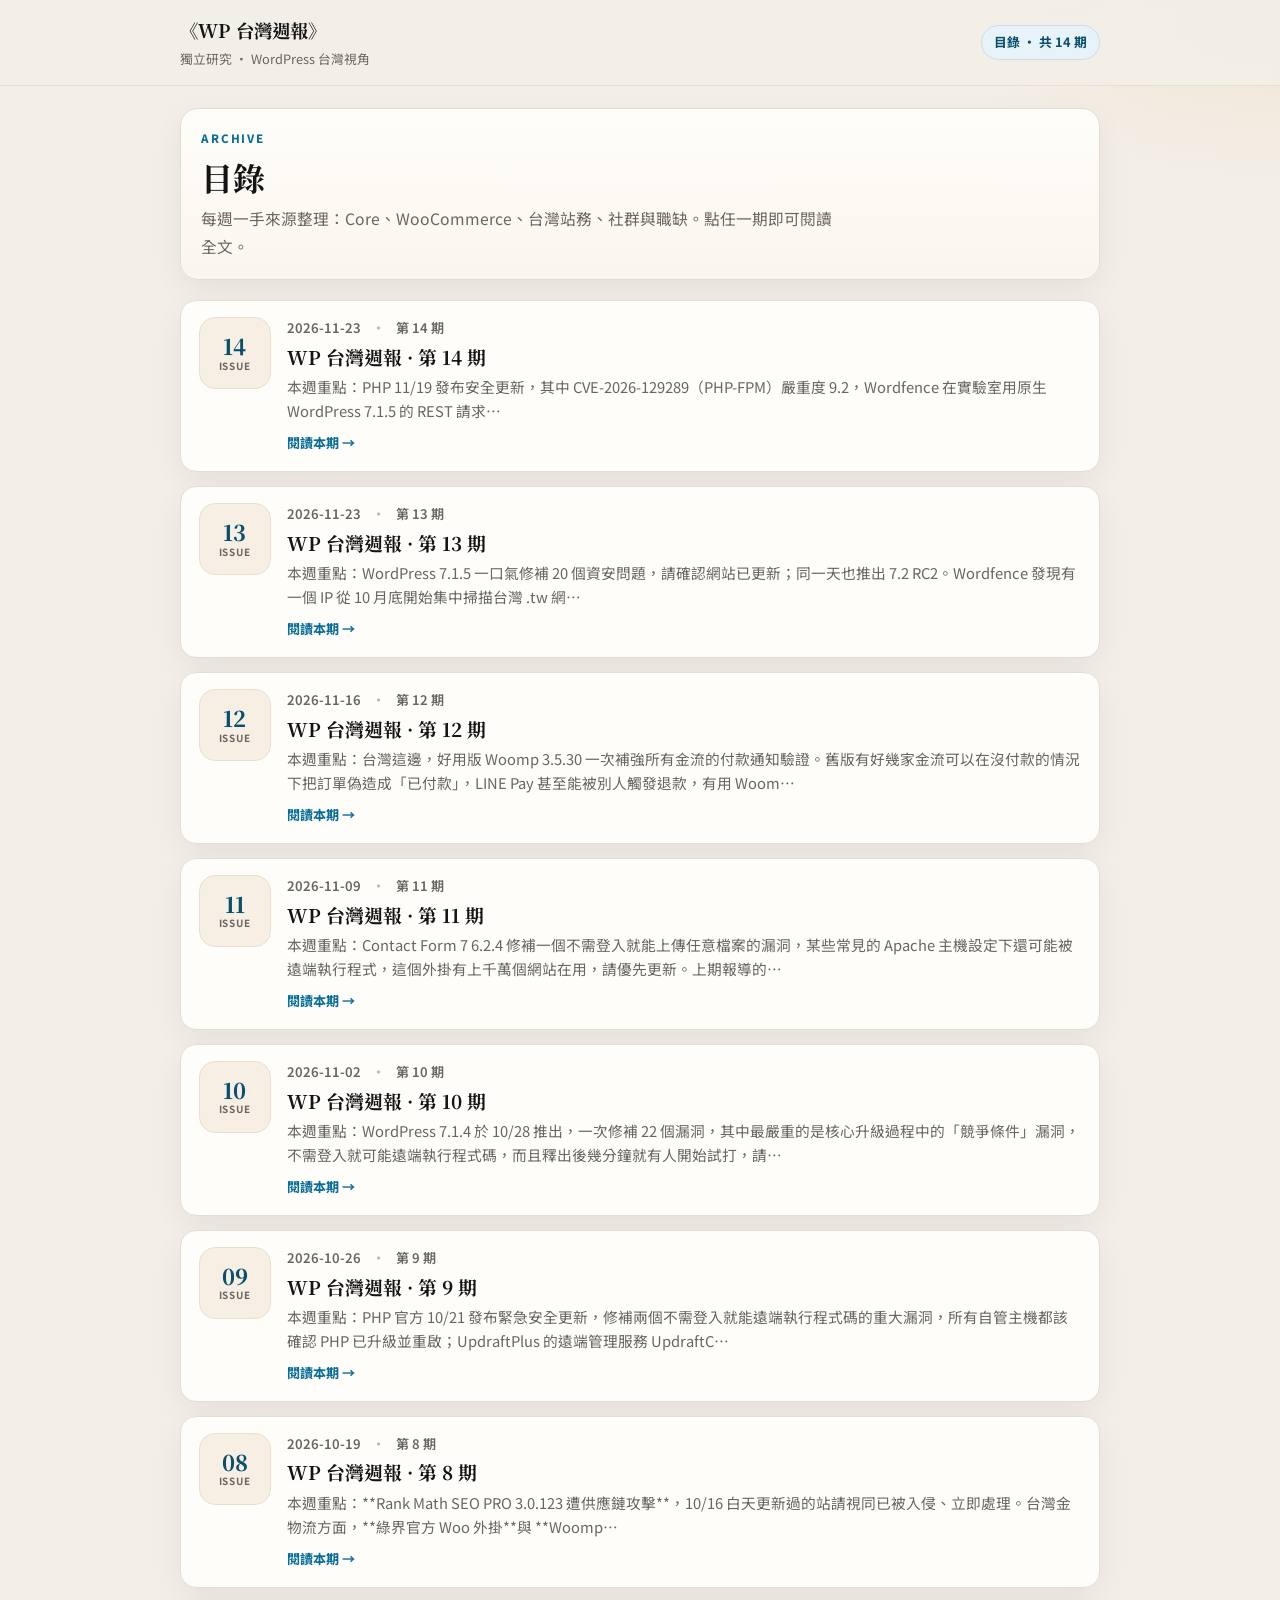
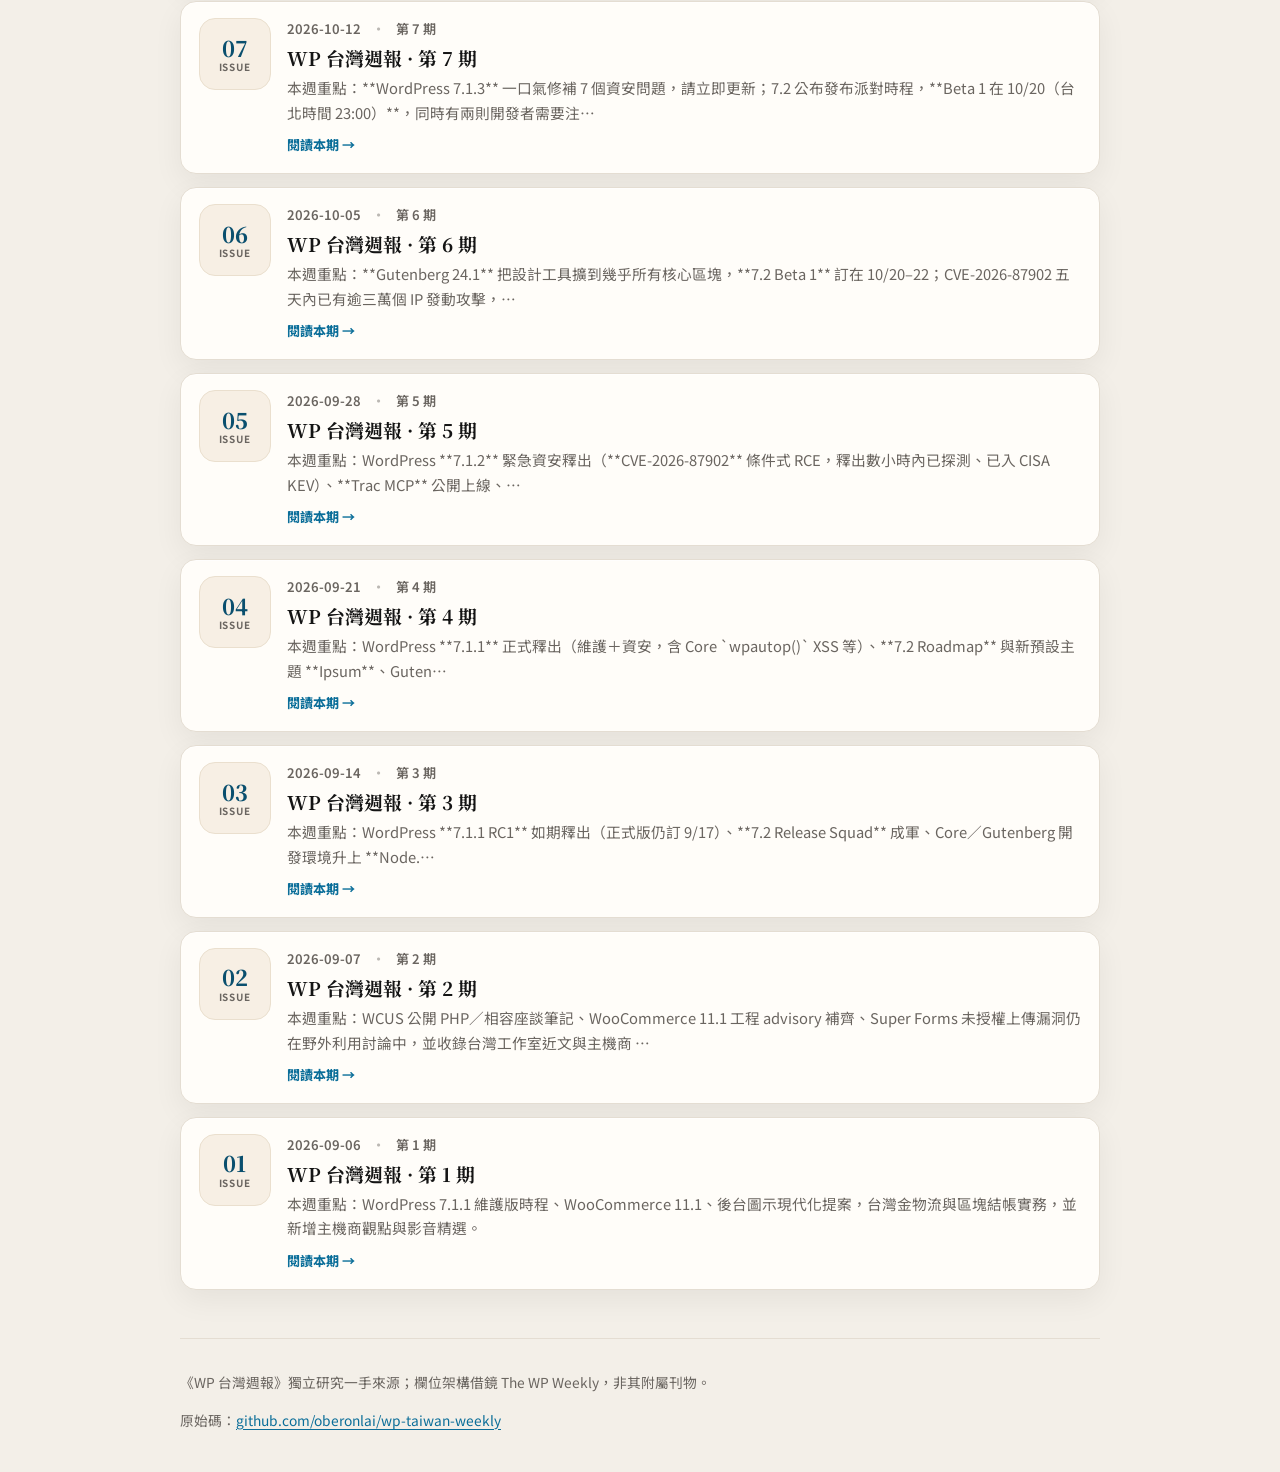
==== commit b220c378: "Publish issue 014" ====
--- a/index.html
+++ b/index.html
@@ -14,7 +14,7 @@
 <header class="site-header">
   <div class="inner">
     <a class="brand" href="./"><strong>《WP 台灣週報》</strong><span>獨立研究 · WordPress 台灣視角</span></a>
-    <span class="badge">目錄 · 共 13 期</span>
+    <span class="badge">目錄 · 共 14 期</span>
   </div>
 </header>
 <main class="page">
@@ -23,9 +23,7 @@
     <h1>目錄</h1>
     <p>每週一手來源整理：Core、WooCommerce、台灣站務、社群與職缺。點任一期即可閱讀全文。</p>
   </section>
-  <section class="issue-list" aria-label="期數列表">
-    <a class="issue-card" href="issues/013.html"><div class="issue-num">13<small>ISSUE</small></div><div class="issue-body"><div class="issue-meta"><span>2026-11-23</span><span class="dot">·</span><span>第 13 期</span></div><h2>WP 台灣週報 · 第 13 期</h2><p>本週重點：WordPress 7.1.5 一口氣修補 20 個資安問題，請確認網站已更新；同一天也推出 7.2 RC2。Wordfence 發現有一個 IP 從 10 月底開始集中掃描台灣 .tw 網站、試打已知漏…</p><div class="issue-cta">閱讀本期 →</div></div></a><a class="issue-card" href="issues/012.html"><div class="issue-num">12<small>ISSUE</small></div><div class="issue-body"><div class="issue-meta"><span>2026-11-16</span><span class="dot">·</span><span>第 12 期</span></div><h2>WP 台灣週報 · 第 12 期</h2><p>本週重點：台灣這邊，好用版 Woomp 3.5.30 一次補強所有金流的付款通知驗證。舊版有好幾家金流可以在沒付款的情況下把訂單偽造成「已付款」，LINE Pay 甚至能被別人觸發退款，有用 Woomp 的店家請立…</p><div class="issue-cta">閱讀本期 →</div></div></a><a class="issue-card" href="issues/011.html"><div class="issue-num">11<small>ISSUE</small></div><div class="issue-body"><div class="issue-meta"><span>2026-11-09</span><span class="dot">·</span><span>第 11 期</span></div><h2>WP 台灣週報 · 第 11 期</h2><p>本週重點：Contact Form 7 6.2.4 修補一個不需登入就能上傳任意檔案的漏洞，某些常見的 Apache 主機設定下還可能被遠端執行程式，這個外掛有上千萬個網站在用，請優先更新。上期報導的 WordPr…</p><div class="issue-cta">閱讀本期 →</div></div></a><a class="issue-card" href="issues/010.html"><div class="issue-num">10<small>ISSUE</small></div><div class="issue-body"><div class="issue-meta"><span>2026-11-02</span><span class="dot">·</span><span>第 10 期</span></div><h2>WP 台灣週報 · 第 10 期</h2><p>本週重點：WordPress 7.1.4 於 10/28 推出，一次修補 22 個漏洞，其中最嚴重的是核心升級過程中的「競爭條件」漏洞，不需登入就可能遠端執行程式碼，而且釋出後幾分鐘就有人開始試打，請確認網站已更新…</p><div class="issue-cta">閱讀本期 →</div></div></a><a class="issue-card" href="issues/009.html"><div class="issue-num">09<small>ISSUE</small></div><div class="issue-body"><div class="issue-meta"><span>2026-10-26</span><span class="dot">·</span><span>第 9 期</span></div><h2>WP 台灣週報 · 第 9 期</h2><p>本週重點：PHP 官方 10/21 發布緊急安全更新，修補兩個不需登入就能遠端執行程式碼的重大漏洞，所有自管主機都該確認 PHP 已升級並重啟；UpdraftPlus 的遠端管理服務 UpdraftCentral …</p><div class="issue-cta">閱讀本期 →</div></div></a><a class="issue-card" href="issues/008.html"><div class="issue-num">08<small>ISSUE</small></div><div class="issue-body"><div class="issue-meta"><span>2026-10-19</span><span class="dot">·</span><span>第 8 期</span></div><h2>WP 台灣週報 · 第 8 期</h2><p>本週重點：Rank Math SEO PRO 3.0.123 遭供應鏈攻擊，10/16 白天更新過的站請視同已被入侵、立即處理。台灣金物流方面，綠界官方 Woo 外掛與 Woomp 都推出資安與結帳修正。WordP…</p><div class="issue-cta">閱讀本期 →</div></div></a><a class="issue-card" href="issues/007.html"><div class="issue-num">07<small>ISSUE</small></div><div class="issue-body"><div class="issue-meta"><span>2026-10-12</span><span class="dot">·</span><span>第 7 期</span></div><h2>WP 台灣週報 · 第 7 期</h2><p>本週重點：WordPress 7.1.3 一口氣修補 7 個資安問題，請立即更新；7.2 公布發布派對時程，Beta 1 在 10/20（台北時間 23:00），同時有兩則開發者需要注意的底層變更。WooComme…</p><div class="issue-cta">閱讀本期 →</div></div></a><a class="issue-card" href="issues/006.html"><div class="issue-num">06<small>ISSUE</small></div><div class="issue-body"><div class="issue-meta"><span>2026-10-05</span><span class="dot">·</span><span>第 6 期</span></div><h2>WP 台灣週報 · 第 6 期</h2><p>本週重點：Gutenberg 24.1 把設計工具擴到幾乎所有核心區塊，7.2 Beta 1 訂在 10/20–22；CVE-2026-87902 五天內已有逾三萬個 IP 發動攻擊，還沒升 7.1.2 的站請立刻…</p><div class="issue-cta">閱讀本期 →</div></div></a><a class="issue-card" href="issues/005.html"><div class="issue-num">05<small>ISSUE</small></div><div class="issue-body"><div class="issue-meta"><span>2026-09-28</span><span class="dot">·</span><span>第 5 期</span></div><h2>WP 台灣週報 · 第 5 期</h2><p>本週重點：WordPress 7.1.2 緊急資安釋出（CVE-2026-87902 條件式 RCE，釋出數小時內已探測、已入 CISA KEV）、Trac MCP 公開上線、7.2 起改 livestreamed…</p><div class="issue-cta">閱讀本期 →</div></div></a><a class="issue-card" href="issues/004.html"><div class="issue-num">04<small>ISSUE</small></div><div class="issue-body"><div class="issue-meta"><span>2026-09-21</span><span class="dot">·</span><span>第 4 期</span></div><h2>WP 台灣週報 · 第 4 期</h2><p>本週重點：WordPress 7.1.1 正式釋出（維護＋資安，含 Core `wpautop()` XSS 等）、7.2 Roadmap 與新預設主題 Ipsum、Gutenberg 24.0；Woo 升至 11…</p><div class="issue-cta">閱讀本期 →</div></div></a><a class="issue-card" href="issues/003.html"><div class="issue-num">03<small>ISSUE</small></div><div class="issue-body"><div class="issue-meta"><span>2026-09-14</span><span class="dot">·</span><span>第 3 期</span></div><h2>WP 台灣週報 · 第 3 期</h2><p>本週重點：WordPress 7.1.1 RC1 如期釋出（正式版仍訂 9/17）、7.2 Release Squad 成軍、Core／Gutenberg 開發環境升上 Node.js 24；Woo 提案 11.5…</p><div class="issue-cta">閱讀本期 →</div></div></a><a class="issue-card" href="issues/002.html"><div class="issue-num">02<small>ISSUE</small></div><div class="issue-body"><div class="issue-meta"><span>2026-09-07</span><span class="dot">·</span><span>第 2 期</span></div><h2>WP 台灣週報 · 第 2 期</h2><p>本週重點：WCUS 公開 PHP／相容座談筆記、WooCommerce 11.1 工程 advisory 補齊、Super Forms 未授權上傳漏洞仍在野外利用討論中，並收錄台灣工作室近文與主機商 MCP／bot…</p><div class="issue-cta">閱讀本期 →</div></div></a><a class="issue-card" href="issues/001.html"><div class="issue-num">01<small>ISSUE</small></div><div class="issue-body"><div class="issue-meta"><span>2026-09-06</span><span class="dot">·</span><span>第 1 期</span></div><h2>WP 台灣週報 · 第 1 期</h2><p>本週重點：WordPress 7.1.1 維護版時程、WooCommerce 11.1、後台圖示現代化提案，台灣金物流與區塊結帳實務，並新增主機商觀點與影音精選。</p><div class="issue-cta">閱讀本期 →</div></div></a>
-  </section>
+  <section class="issue-list" aria-label="期數列表"><a class="issue-card" href="issues/014.html"><div class="issue-num">14<small>ISSUE</small></div><div class="issue-body"><div class="issue-meta"><span>2026-11-23</span><span class="dot">·</span><span>第 14 期</span></div><h2>WP 台灣週報 · 第 14 期</h2><p>本週重點：PHP 11/19 發布安全更新，其中 CVE-2026-129289（PHP-FPM）嚴重度 9.2，Wordfence 在實驗室用原生 WordPress 7.1.5 的 REST 請求…</p><div class="issue-cta">閱讀本期 →</div></div></a><a class="issue-card" href="issues/013.html"><div class="issue-num">13<small>ISSUE</small></div><div class="issue-body"><div class="issue-meta"><span>2026-11-23</span><span class="dot">·</span><span>第 13 期</span></div><h2>WP 台灣週報 · 第 13 期</h2><p>本週重點：WordPress 7.1.5 一口氣修補 20 個資安問題，請確認網站已更新；同一天也推出 7.2 RC2。Wordfence 發現有一個 IP 從 10 月底開始集中掃描台灣 .tw 網…</p><div class="issue-cta">閱讀本期 →</div></div></a><a class="issue-card" href="issues/012.html"><div class="issue-num">12<small>ISSUE</small></div><div class="issue-body"><div class="issue-meta"><span>2026-11-16</span><span class="dot">·</span><span>第 12 期</span></div><h2>WP 台灣週報 · 第 12 期</h2><p>本週重點：台灣這邊，好用版 Woomp 3.5.30 一次補強所有金流的付款通知驗證。舊版有好幾家金流可以在沒付款的情況下把訂單偽造成「已付款」，LINE Pay 甚至能被別人觸發退款，有用 Woom…</p><div class="issue-cta">閱讀本期 →</div></div></a><a class="issue-card" href="issues/011.html"><div class="issue-num">11<small>ISSUE</small></div><div class="issue-body"><div class="issue-meta"><span>2026-11-09</span><span class="dot">·</span><span>第 11 期</span></div><h2>WP 台灣週報 · 第 11 期</h2><p>本週重點：Contact Form 7 6.2.4 修補一個不需登入就能上傳任意檔案的漏洞，某些常見的 Apache 主機設定下還可能被遠端執行程式，這個外掛有上千萬個網站在用，請優先更新。上期報導的…</p><div class="issue-cta">閱讀本期 →</div></div></a><a class="issue-card" href="issues/010.html"><div class="issue-num">10<small>ISSUE</small></div><div class="issue-body"><div class="issue-meta"><span>2026-11-02</span><span class="dot">·</span><span>第 10 期</span></div><h2>WP 台灣週報 · 第 10 期</h2><p>本週重點：WordPress 7.1.4 於 10/28 推出，一次修補 22 個漏洞，其中最嚴重的是核心升級過程中的「競爭條件」漏洞，不需登入就可能遠端執行程式碼，而且釋出後幾分鐘就有人開始試打，請…</p><div class="issue-cta">閱讀本期 →</div></div></a><a class="issue-card" href="issues/009.html"><div class="issue-num">09<small>ISSUE</small></div><div class="issue-body"><div class="issue-meta"><span>2026-10-26</span><span class="dot">·</span><span>第 9 期</span></div><h2>WP 台灣週報 · 第 9 期</h2><p>本週重點：PHP 官方 10/21 發布緊急安全更新，修補兩個不需登入就能遠端執行程式碼的重大漏洞，所有自管主機都該確認 PHP 已升級並重啟；UpdraftPlus 的遠端管理服務 UpdraftC…</p><div class="issue-cta">閱讀本期 →</div></div></a><a class="issue-card" href="issues/008.html"><div class="issue-num">08<small>ISSUE</small></div><div class="issue-body"><div class="issue-meta"><span>2026-10-19</span><span class="dot">·</span><span>第 8 期</span></div><h2>WP 台灣週報 · 第 8 期</h2><p>本週重點：**Rank Math SEO PRO 3.0.123 遭供應鏈攻擊**，10/16 白天更新過的站請視同已被入侵、立即處理。台灣金物流方面，**綠界官方 Woo 外掛**與 **Woomp…</p><div class="issue-cta">閱讀本期 →</div></div></a><a class="issue-card" href="issues/007.html"><div class="issue-num">07<small>ISSUE</small></div><div class="issue-body"><div class="issue-meta"><span>2026-10-12</span><span class="dot">·</span><span>第 7 期</span></div><h2>WP 台灣週報 · 第 7 期</h2><p>本週重點：**WordPress 7.1.3** 一口氣修補 7 個資安問題，請立即更新；7.2 公布發布派對時程，**Beta 1 在 10/20（台北時間 23:00）**，同時有兩則開發者需要注…</p><div class="issue-cta">閱讀本期 →</div></div></a><a class="issue-card" href="issues/006.html"><div class="issue-num">06<small>ISSUE</small></div><div class="issue-body"><div class="issue-meta"><span>2026-10-05</span><span class="dot">·</span><span>第 6 期</span></div><h2>WP 台灣週報 · 第 6 期</h2><p>本週重點：**Gutenberg 24.1** 把設計工具擴到幾乎所有核心區塊，**7.2 Beta 1** 訂在 10/20–22；CVE-2026-87902 五天內已有逾三萬個 IP 發動攻擊，…</p><div class="issue-cta">閱讀本期 →</div></div></a><a class="issue-card" href="issues/005.html"><div class="issue-num">05<small>ISSUE</small></div><div class="issue-body"><div class="issue-meta"><span>2026-09-28</span><span class="dot">·</span><span>第 5 期</span></div><h2>WP 台灣週報 · 第 5 期</h2><p>本週重點：WordPress **7.1.2** 緊急資安釋出（**CVE-2026-87902** 條件式 RCE，釋出數小時內已探測、已入 CISA KEV）、**Trac MCP** 公開上線、…</p><div class="issue-cta">閱讀本期 →</div></div></a><a class="issue-card" href="issues/004.html"><div class="issue-num">04<small>ISSUE</small></div><div class="issue-body"><div class="issue-meta"><span>2026-09-21</span><span class="dot">·</span><span>第 4 期</span></div><h2>WP 台灣週報 · 第 4 期</h2><p>本週重點：WordPress **7.1.1** 正式釋出（維護＋資安，含 Core `wpautop()` XSS 等）、**7.2 Roadmap** 與新預設主題 **Ipsum**、Guten…</p><div class="issue-cta">閱讀本期 →</div></div></a><a class="issue-card" href="issues/003.html"><div class="issue-num">03<small>ISSUE</small></div><div class="issue-body"><div class="issue-meta"><span>2026-09-14</span><span class="dot">·</span><span>第 3 期</span></div><h2>WP 台灣週報 · 第 3 期</h2><p>本週重點：WordPress **7.1.1 RC1** 如期釋出（正式版仍訂 9/17）、**7.2 Release Squad** 成軍、Core／Gutenberg 開發環境升上 **Node.…</p><div class="issue-cta">閱讀本期 →</div></div></a><a class="issue-card" href="issues/002.html"><div class="issue-num">02<small>ISSUE</small></div><div class="issue-body"><div class="issue-meta"><span>2026-09-07</span><span class="dot">·</span><span>第 2 期</span></div><h2>WP 台灣週報 · 第 2 期</h2><p>本週重點：WCUS 公開 PHP／相容座談筆記、WooCommerce 11.1 工程 advisory 補齊、Super Forms 未授權上傳漏洞仍在野外利用討論中，並收錄台灣工作室近文與主機商 …</p><div class="issue-cta">閱讀本期 →</div></div></a><a class="issue-card" href="issues/001.html"><div class="issue-num">01<small>ISSUE</small></div><div class="issue-body"><div class="issue-meta"><span>2026-09-06</span><span class="dot">·</span><span>第 1 期</span></div><h2>WP 台灣週報 · 第 1 期</h2><p>本週重點：WordPress 7.1.1 維護版時程、WooCommerce 11.1、後台圖示現代化提案，台灣金物流與區塊結帳實務，並新增主機商觀點與影音精選。</p><div class="issue-cta">閱讀本期 →</div></div></a></section>
 </main>
 <footer class="site-footer">
   <p>《WP 台灣週報》獨立研究一手來源；欄位架構借鏡 The WP Weekly，非其附屬刊物。</p>
